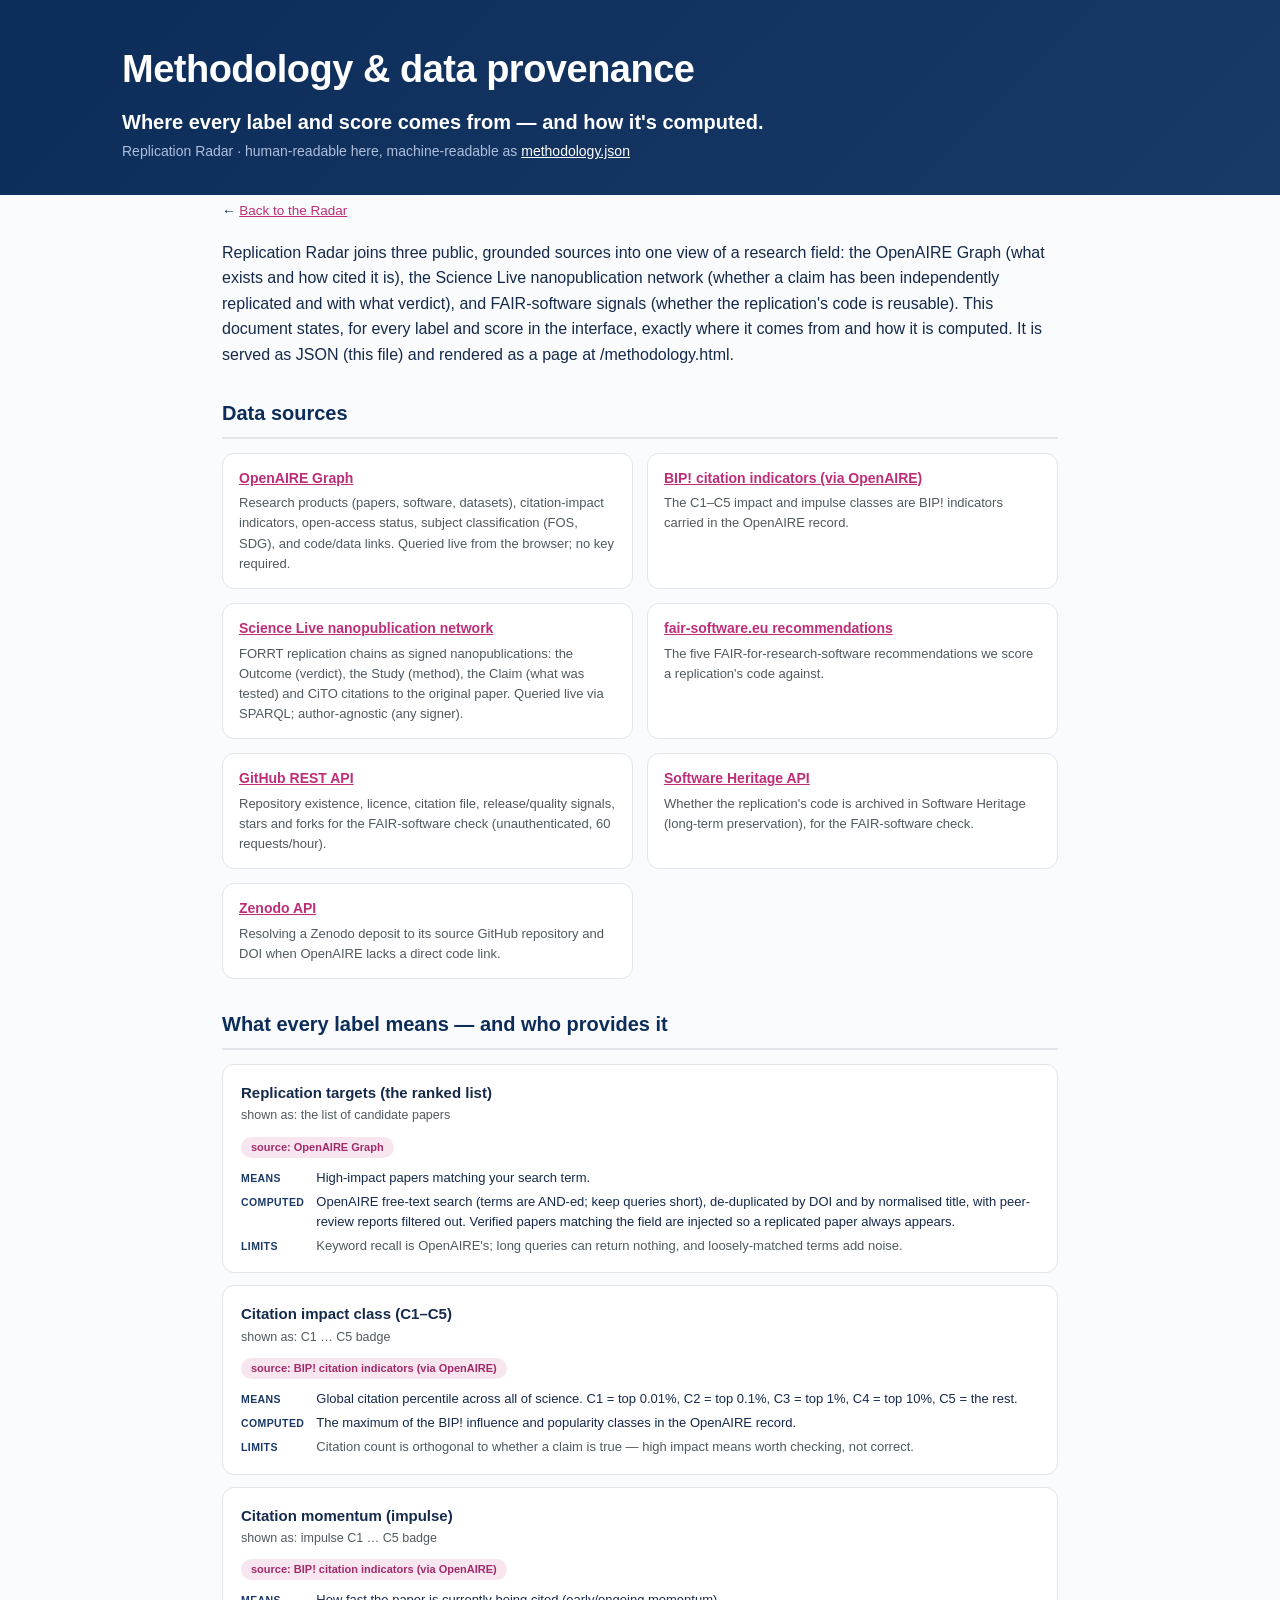
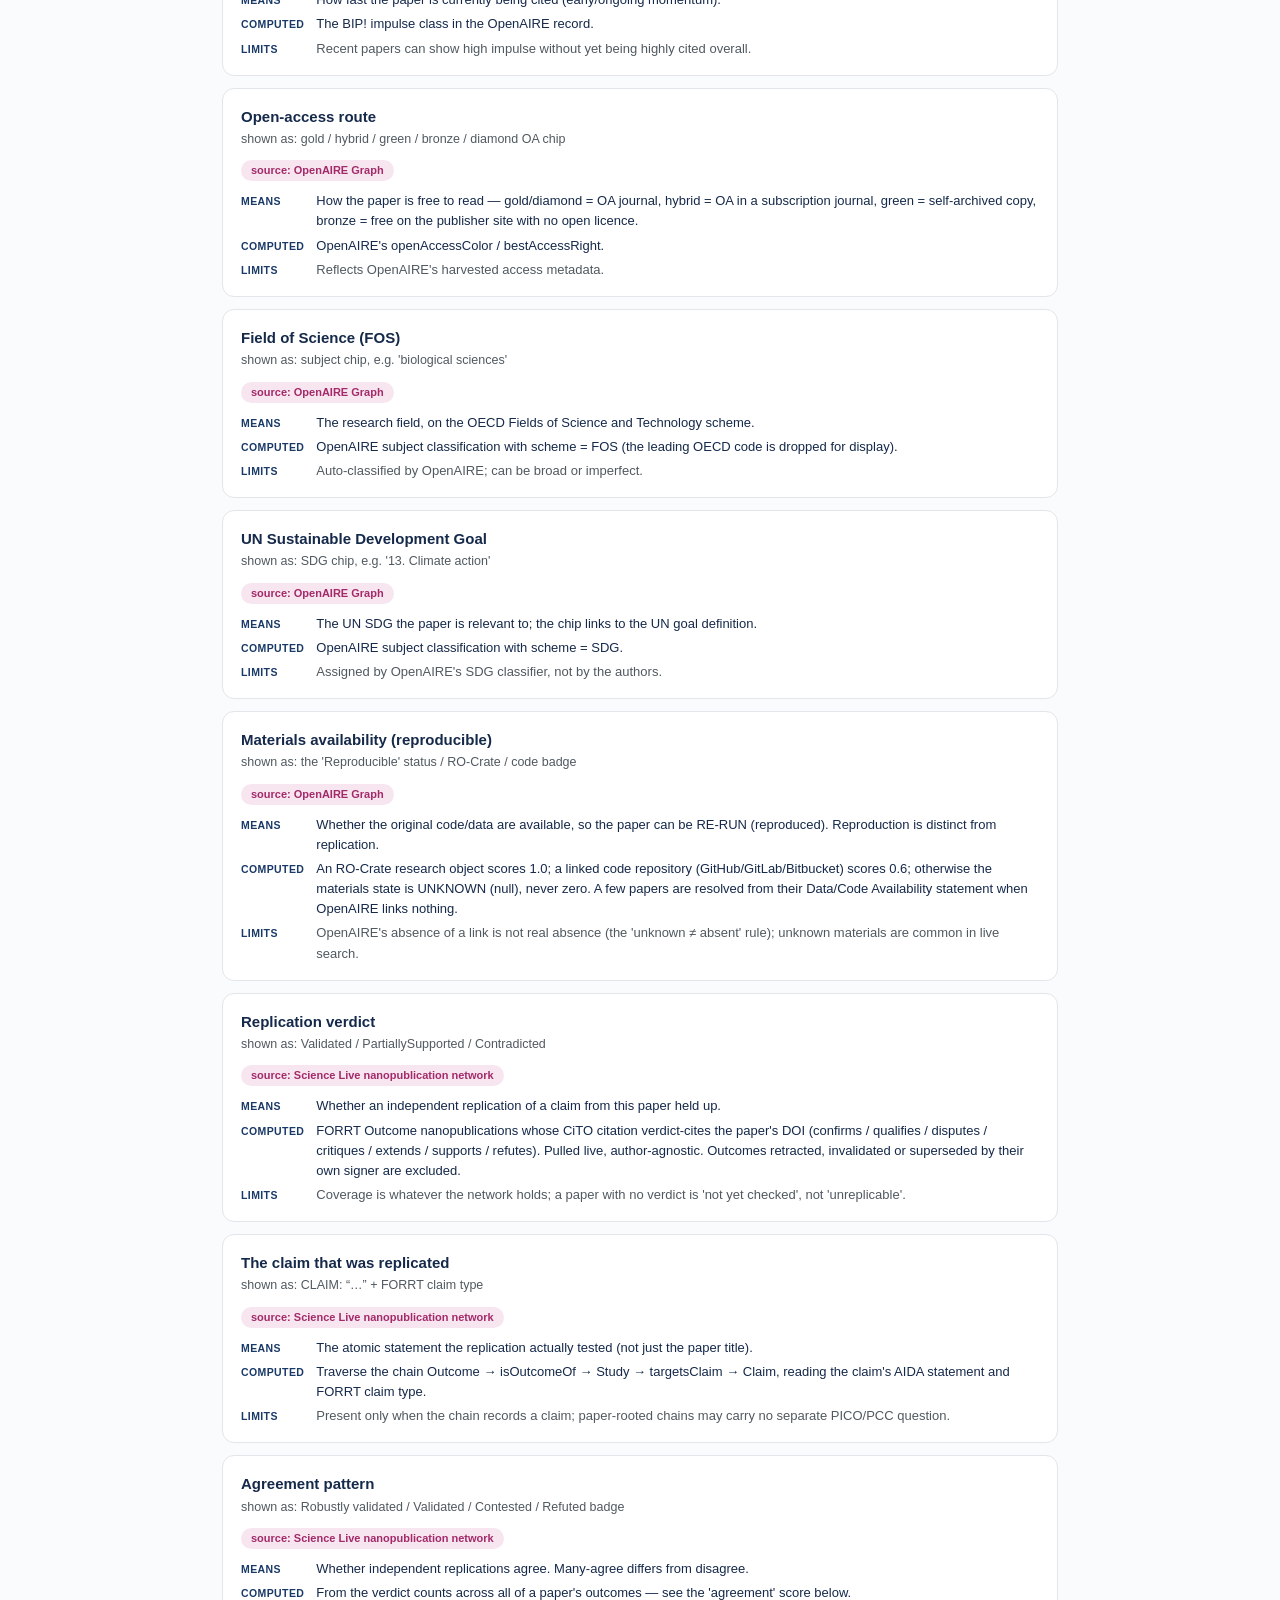
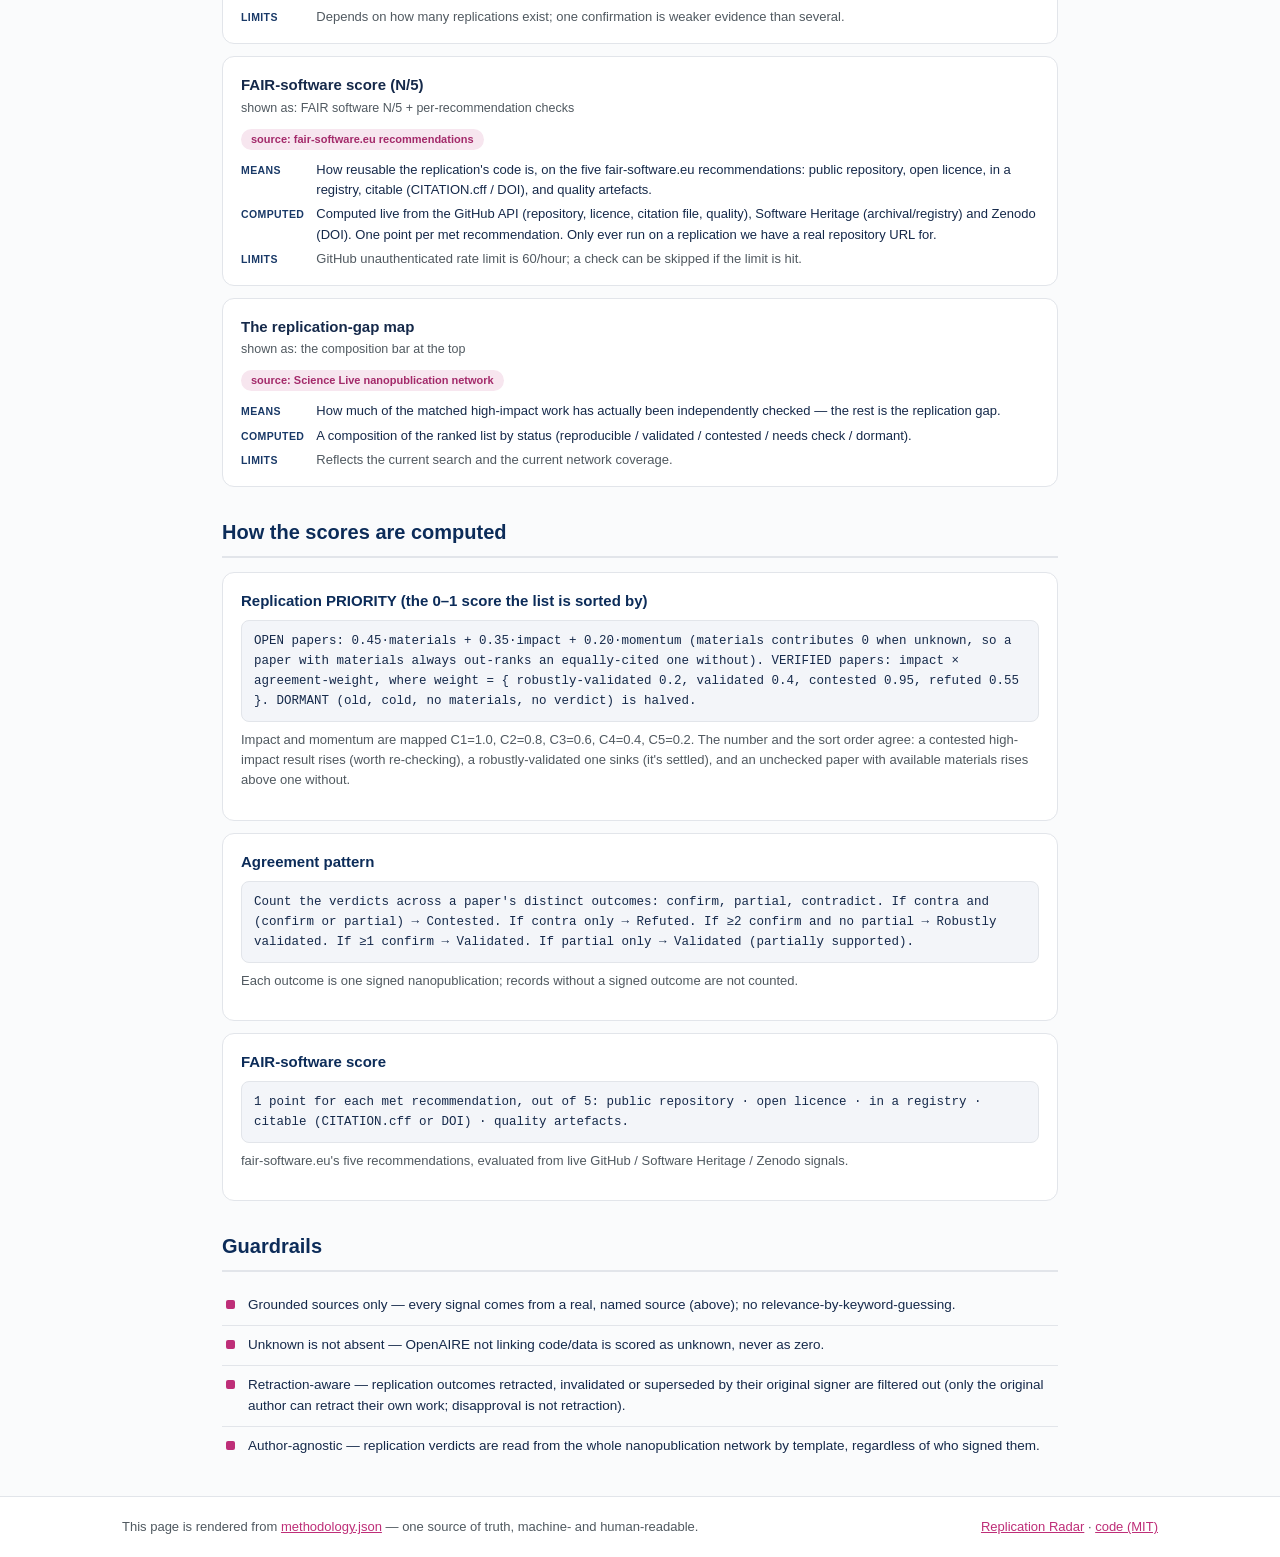
==== site/methodology.html @ af2b8ca0 "Add methodology & provenance page (machine + human readable) A new /methodology page that states, fo" ====
<!doctype html>
<html lang="en">
<head>
  <meta charset="utf-8" />
  <meta name="viewport" content="width=device-width, initial-scale=1" />
  <title>Replication Radar — Methodology &amp; data provenance</title>
  <meta name="description" content="Where every label and score in Replication Radar comes from, and how each is computed. Machine-readable (methodology.json) and human-readable." />
  <link rel="stylesheet" href="style.css" />
  <style>
    .mwrap{max-width:880px}
    .lead{font-size:16px;color:var(--ink);line-height:1.6;margin:0 0 8px}
    .msection{margin:30px 0}
    .msection > h2{font-size:20px;color:var(--navy);margin:0 0 14px;padding-bottom:8px;border-bottom:2px solid var(--line)}
    .srcgrid{display:grid;grid-template-columns:1fr 1fr;gap:14px}
    @media(max-width:720px){.srcgrid{grid-template-columns:1fr}}
    .srccard{border:1px solid var(--line);border-radius:12px;padding:14px 16px;background:var(--card)}
    .srccard h3{margin:0 0 4px;font-size:14px;color:var(--navy)}
    .srccard p{margin:0;font-size:13px;color:var(--mut);line-height:1.55}
    .sig{border:1px solid var(--line);border-radius:12px;padding:16px 18px;margin-bottom:12px;background:var(--card)}
    .sig h3{margin:0 0 2px;font-size:15px;color:var(--ink)}
    .sig .shown{font-size:12.5px;color:var(--mut);margin-bottom:8px}
    .srcbadge{display:inline-block;font-size:11px;font-weight:700;background:var(--magenta-soft);color:#a32a6a;border-radius:20px;padding:2px 10px;margin-bottom:10px;text-decoration:none}
    a.srcbadge:hover{background:var(--magenta);color:#fff}
    .sig dl{margin:0;display:grid;grid-template-columns:auto 1fr;gap:4px 12px}
    .sig dt{font-size:10.5px;font-weight:700;text-transform:uppercase;letter-spacing:.4px;color:var(--navy2);padding-top:2px}
    .sig dd{margin:0;font-size:13px;color:var(--ink);line-height:1.55}
    .sig dd.lim{color:var(--mut)}
    .scorecard{border:1px solid var(--line);border-radius:12px;padding:16px 18px;margin-bottom:12px;background:var(--card)}
    .scorecard h3{margin:0 0 8px;font-size:15px;color:var(--navy)}
    .scorecard .formula{font-family:ui-monospace,SFMono-Regular,Menlo,monospace;font-size:12.5px;background:#f3f5f9;border:1px solid var(--line);border-radius:8px;padding:10px 12px;color:var(--ink);line-height:1.6;white-space:pre-wrap}
    .scorecard .expl{font-size:13px;color:var(--mut);line-height:1.55;margin-top:8px}
    .guards{list-style:none;padding:0;margin:0}
    .guards li{padding:9px 0 9px 26px;position:relative;font-size:13.5px;color:var(--ink);border-bottom:1px solid var(--line)}
    .guards li:last-child{border:0}
    .guards li::before{content:"";position:absolute;left:4px;top:14px;width:9px;height:9px;border-radius:2px;background:var(--magenta)}
    .backbar{margin:6px 0 18px;font-size:13.5px}
  </style>
</head>
<body>
  <header>
    <div class="wrap">
      <h1>Methodology &amp; data provenance</h1>
      <p class="tag">Where every label and score comes from — and how it's computed.</p>
      <p class="sub">Replication Radar · human-readable here, machine-readable as <a href="methodology.json" style="color:#fff;text-decoration:underline">methodology.json</a></p>
    </div>
  </header>
  <main class="wrap mwrap">
    <p class="backbar">← <a href="index.html">Back to the Radar</a></p>
    <p id="lead" class="lead"></p>
    <div id="content"></div>
  </main>
  <footer>
    <div class="wrap">
      <span>This page is rendered from <a href="methodology.json">methodology.json</a> — one source of truth, machine- and human-readable.</span>
      <span><a href="index.html">Replication Radar</a> · <a href="https://github.com/ScienceLiveHub/replication-radar">code (MIT)</a></span>
    </div>
  </footer>
  <script>
    const esc = (s) => String(s == null ? "" : s).replace(/[&<>"]/g, (c) => ({ "&": "&amp;", "<": "&lt;", ">": "&gt;", '"': "&quot;" }[c]));
    fetch("methodology.json").then((r) => r.json()).then((m) => {
      document.title = m.title;
      document.getElementById("lead").textContent = m.summary;
      const srcById = Object.fromEntries(m.sources.map((s) => [s.id, s]));
      const out = [];

      out.push(`<section class="msection"><h2>Data sources</h2><div class="srcgrid">` +
        m.sources.map((s) => `<div class="srccard"><h3><a href="${esc(s.url)}" target="_blank" rel="noopener">${esc(s.name)}</a></h3><p>${esc(s.role)}</p></div>`).join("") +
        `</div></section>`);

      out.push(`<section class="msection"><h2>What every label means — and who provides it</h2>` +
        m.signals.map((g) => {
          const s = srcById[g.source] || {};
          return `<div class="sig"><h3>${esc(g.name)}</h3><div class="shown">shown as: ${esc(g.shownAs)}</div>` +
            `<a class="srcbadge" href="${esc(s.url || "#")}" target="_blank" rel="noopener">source: ${esc(s.name || g.source)}</a>` +
            `<dl><dt>Means</dt><dd>${esc(g.means)}</dd><dt>Computed</dt><dd>${esc(g.computed)}</dd><dt>Limits</dt><dd class="lim">${esc(g.limits)}</dd></dl></div>`;
        }).join("") + `</section>`);

      out.push(`<section class="msection"><h2>How the scores are computed</h2>` +
        m.scores.map((s) => `<div class="scorecard"><h3>${esc(s.name)}</h3><div class="formula">${esc(s.formula)}</div><p class="expl">${esc(s.explanation)}</p></div>`).join("") +
        `</section>`);

      out.push(`<section class="msection"><h2>Guardrails</h2><ul class="guards">` +
        m.guardrails.map((g) => `<li>${esc(g)}</li>`).join("") + `</ul></section>`);

      document.getElementById("content").innerHTML = out.join("");
    }).catch((e) => {
      document.getElementById("content").innerHTML = `<p class="lead">Could not load methodology.json (${esc(e.message)}).</p>`;
    });
  </script>
</body>
</html>
---- site/style.css ----
:root{
  /* Science Live palette — matched to the platform.sciencelive4all.org / sciencelive4all.org
     design tokens (primary pink, navy foreground, chart green/orange/slate, destructive red). */
  --navy:#0c2c59; --navy2:#193967; --ink:#15294a; --mut:#505960;
  --magenta:#be2e78; --magenta-soft:#f7e6ef;
  /* "verified/confirmed" rides on navy (no green) — the ✅ glyph carries the positive cue.
     --verified* keep the old --green* names only so existing rules need no churn. */
  --green:#1f4d8f; --green-soft:#eaf0f9;
  --line:#e2e5ea; --bg:#fafbfc; --card:#fff;
}
*{box-sizing:border-box}
body{margin:0;font:16px/1.55 -apple-system,BlinkMacSystemFont,"Segoe UI",Roboto,Helvetica,Arial,sans-serif;color:var(--ink);background:var(--bg)}
.wrap{max-width:1080px;margin:0 auto;padding:0 22px}
/* underline inline links so they're distinguishable by more than colour (WCAG) */
a{color:var(--magenta);text-decoration:underline}
/* …except chip/button-styled links, which are distinguishable by their box */
.onp,.treplicate a,.ochip{text-decoration:none}
a.ochip:hover{filter:brightness(0.96)}
button{font:inherit}
/* visible keyboard-focus ring on every interactive control (mouse focus stays clean) */
:focus-visible{outline:2px solid var(--magenta);outline-offset:2px}

header{background:linear-gradient(135deg,var(--navy),var(--navy2));color:#fff;padding:40px 0 32px}
header h1{margin:0;font-size:38px;letter-spacing:-.5px}
header .tag{margin:.5rem 0 .2rem;font-size:20px;font-weight:600;color:#fff}
header .sub{margin:0;color:#aebfdc;font-size:14px}

.search{display:flex;gap:10px;margin:26px 0 6px;flex-wrap:wrap}
#topic{flex:1;min-width:240px;padding:13px 16px;border:1.5px solid var(--line);border-radius:10px;font-size:16px;background:#fff}
#topic:focus{border-color:var(--magenta)}
#go{padding:13px 26px;border:0;border-radius:10px;background:var(--magenta);color:#fff;font-size:16px;font-weight:600;cursor:pointer}
#go:hover{background:#a32a6a}
#go:disabled{opacity:.5;cursor:default}
.chips{display:flex;gap:8px;flex-wrap:wrap;width:100%}
.chip{padding:5px 12px;border:1px solid var(--line);border-radius:20px;background:#fff;color:var(--mut);font-size:13px;cursor:pointer}
.chip:hover{border-color:var(--magenta);color:var(--magenta)}

.status{color:var(--mut);min-height:22px;margin:10px 0}

.vv.contra{color:#be2727}
.grid{display:grid;grid-template-columns:1.5fr 1fr;gap:18px;margin-bottom:18px;align-items:start}
@media(max-width:820px){.grid{grid-template-columns:1fr}}
.card{background:var(--card);border:1px solid var(--line);border-radius:14px;padding:20px 22px;margin-bottom:18px}
.card h2{margin:0 0 4px;font-size:17px;color:var(--navy)}
.hint{margin:.2rem 0 14px;font-size:13px;color:var(--mut)}
.hint .open{color:var(--magenta)} .hint .verified{color:var(--green)}
.pill{display:inline-block;background:var(--navy);color:#fff;font-size:12px;border-radius:20px;padding:1px 9px;vertical-align:middle}
.chartbox{position:relative;margin-top:10px}
.gaphead{font-size:15px;color:var(--ink);margin-bottom:12px}
.gaphead b{font-size:22px;color:var(--navy);font-weight:800}
.gapsub{color:var(--mut);font-size:13px}
.gapnone{color:var(--magenta);font-weight:600;font-size:13px}
.gapbar{display:flex;height:28px;border-radius:8px;overflow:hidden;background:#eef2f9;border:1px solid var(--line)}
.gapseg{display:block;height:100%;min-width:7px}
.gapseg:not(:last-child){border-right:1.5px solid #fff}
.gapkey{display:flex;flex-wrap:wrap;gap:6px 14px;margin-top:14px}
.gapkeyi{display:inline-flex;align-items:center;gap:6px;font-size:12.5px;color:var(--mut);background:none;border:0;padding:0;cursor:pointer}
.gapkeyi:hover{color:var(--navy2)}
.gapkeyi i{width:11px;height:11px;border-radius:3px;display:inline-block}
.gapkeyi b{color:var(--navy2);font-weight:700}

.tfilters{display:flex;flex-wrap:wrap;gap:7px;margin:0 0 14px}
.tfilters:empty{display:none}
.tfilter{border:1px solid var(--line);background:#fff;border-radius:20px;padding:5px 12px;font-size:12.5px;font-weight:600;color:var(--mut);cursor:pointer;display:inline-flex;align-items:center;gap:6px;line-height:1.4}
.tfilter span{background:#eef2f9;color:var(--navy2);border-radius:10px;padding:0 7px;font-size:11px;font-weight:700}
.tfilter:hover{border-color:var(--magenta);color:var(--navy2)}
.tfilter.on{border-color:var(--navy2);background:var(--navy);color:#fff}
.tfilter.on span{background:rgba(255,255,255,.22);color:#fff}
.targets{display:flex;flex-direction:column;gap:10px}
.tpager{display:flex;align-items:center;justify-content:center;gap:16px;margin-top:16px;font-size:13px;color:var(--mut)}
.tpager:empty{display:none}
.tpager button{border:1px solid var(--line);background:#fff;border-radius:8px;padding:7px 16px;cursor:pointer;color:var(--navy2);font-size:13px;font-weight:600}
.tpager button:hover:not(:disabled){border-color:var(--magenta);color:var(--magenta)}
.tpager button:disabled{opacity:.4;cursor:default}
.target{display:grid;grid-template-columns:auto 1fr auto;gap:14px;align-items:center;padding:12px 14px;border:1px solid var(--line);border-radius:10px}
.target.verified{background:var(--green-soft);border-color:#cbd9f0}
.score{width:54px;height:54px;border-radius:12px;display:flex;align-items:center;justify-content:center;font-weight:700;font-size:18px;color:#fff;background:var(--magenta);flex-direction:column;line-height:1}
.score small{font-size:8px;font-weight:600;letter-spacing:.4px}
.target.verified .score{background:var(--green)}
.t-main b{font-size:15px;color:var(--ink)}
.t-meta{font-size:12.5px;color:var(--mut);margin-top:3px}
.badge{display:inline-block;font-size:11px;font-weight:700;padding:1px 7px;border-radius:5px;margin-right:6px}
.badge.open{background:var(--magenta-soft);color:#a32a6a}
.badge.verified{background:#e7eefb;color:var(--green)}
.badge.cls{background:#eef2f9;color:var(--navy2)}
.badge.yr{background:#eef2f9;color:var(--mut)}
.badge.imp{background:#e7edf6;color:var(--navy2)}
.badge.mok{background:var(--green-soft);color:var(--green)}
.badge.munk{background:#fdecc8;color:#8a5804}
.score .unv{font-size:7.5px;font-weight:700;letter-spacing:.2px;opacity:.95}
.badge.st-ready{background:var(--magenta);color:#fff}
.badge.st-val{background:#e7eefb;color:var(--green)}
.badge.st-con{background:#fdecc8;color:#8a5804}
.badge.st-needs{background:#eef2f9;color:var(--mut)}
.badge.st-dorm{background:#f0f1f4;color:#5d6470}
.badge.st-ref{background:#ffe4e3;color:#be2727}
.ic{display:inline-block;vertical-align:-2px}
.badge .ic{margin-right:3px}
.tfair .ic,.fairline .ic,.fairrecs .ic{margin-right:2px}
.tclaim{font-size:12.5px;color:var(--ink);margin-top:6px;line-height:1.5}
.claimlbl{font-size:10px;font-weight:700;text-transform:uppercase;letter-spacing:.4px;color:var(--green)}
.claimq{font-style:italic}
.badge.ctype{background:#e7edf6;color:var(--navy2);text-transform:capitalize}
.tverdict{font-size:12px;color:var(--mut);margin-top:4px}
.onp{display:inline-block;min-width:18px;text-align:center;border:1px solid var(--line);border-radius:4px;padding:0 6px;margin:0 2px;font-weight:700;font-size:11px;line-height:1.6}
.onp:hover{text-decoration:none}
/* white body so the chip is visible on tinted (verified) cards; verdict lives in border+text+hover */
.onp.v-ok{border-color:#9db6df;color:var(--green);background:#fff}
.onp.v-ok:hover{background:var(--green);color:#fff;border-color:var(--green)}
.onp.v-part{border-color:#f0c06a;color:#8a5804;background:#fff}
.onp.v-part:hover{background:#8a5804;color:#fff;border-color:#f59e09}
.onp.v-con{border-color:#eaa6a0;color:#be2727;background:#fff}
.onp.v-con:hover{background:#be2727;color:#fff;border-color:#d64545}
.onp.v-other{border-color:var(--line);color:var(--mut);background:#fff}
.tresolved{font-size:12px;color:var(--green);margin-top:4px}
.tresolved a{font-weight:600}
.tfair{font-size:12px;color:var(--mut);margin-top:3px}
.tfair b{color:var(--navy2)}
.treplicate{margin-top:7px}
.treplicate a{font-size:12px;font-weight:700;background:var(--magenta-soft);color:#a32a6a;padding:4px 11px;border-radius:7px;display:inline-block}
.treplicate a:hover{background:var(--magenta);color:#fff;text-decoration:none}
.tool{font-size:12px;color:var(--mut)}
.tool .swh{color:var(--green);font-weight:600}
.t-right{text-align:right;font-size:12px;color:var(--mut);white-space:nowrap}

#verified{font-size:13.5px}
.vlist{list-style:none;margin:0;padding:0}
.vlist li{padding:9px 0;border-bottom:1px solid var(--line)}
.vlist li:last-child{border:0}
.vt{color:var(--ink);font-weight:600;display:block;margin-bottom:2px}
.vv{color:var(--green);font-weight:700;font-size:12px}
.vv.partial{color:#8a5804}
#verified a{font-size:12px}
.vlist li.match{background:var(--green-soft);margin:0 -8px 10px;padding:12px 13px;border-radius:8px;border:0}
.nodelabel{display:block;font-size:10px;font-weight:700;letter-spacing:.5px;text-transform:uppercase;color:var(--green);margin-bottom:3px}
.ochips{display:flex;flex-wrap:wrap;gap:5px;margin:6px 0}
.ochip{font-size:11px;background:#e7edf6;color:var(--navy2);border-radius:5px;padding:1px 7px;white-space:nowrap}
.ochip.oa{background:#e7edf6;color:var(--navy2);text-transform:capitalize}
.ochip.sdg{background:#fff1d3;color:#735a10}
.ochip.type{background:var(--navy);color:#fff;text-transform:capitalize}
.ochip.cites{background:transparent;color:var(--mut);padding-left:0}
.vclaim{font-size:12.5px;color:var(--ink);margin:7px 0 4px;line-height:1.5}
.vline{font-size:12.5px;color:var(--mut);margin-top:5px}
.vrepl{font-size:12.5px;margin-top:8px;padding-top:8px;border-top:1px dashed #cbd9f0;color:var(--ink)}
.vrepl.muted{color:var(--mut);border-top-color:var(--line)}
.vrepl a{font-weight:600}
.fairline{display:flex;align-items:center;flex-wrap:wrap;gap:7px;font-size:12px;color:var(--mut);margin-top:6px}
.fairscore{font-weight:700;color:var(--navy2)}
.fairrecs{display:flex;flex-wrap:wrap;align-items:center;gap:3px 10px;font-size:11.5px;margin-top:5px}
.fairrecs b{color:var(--navy2);font-size:12px}
.fairrecs .rok{color:var(--green)}
.fairrecs .rno{color:#8a5804}
.fairbar{display:inline-block;width:64px;height:7px;border-radius:4px;background:#e4e9f2;overflow:hidden}
.fairbar i{display:block;height:100%;background:var(--green)}
.swhok{color:var(--green);font-weight:600}
.swhno{color:#8a5804}
.ochip.wait{background:#fdecc8;color:#8a5804}
.vnone{color:#a32a6a;background:var(--magenta-soft);padding:12px 14px;border-radius:8px;font-size:13.5px}
.vmore-stat{margin-top:14px;padding-top:12px;border-top:1px solid var(--line);font-size:12.5px;color:var(--mut)}

footer{border-top:1px solid var(--line);margin-top:30px;padding:20px 0;color:var(--mut);font-size:13px;background:#fff}
footer .wrap{display:flex;justify-content:space-between;gap:14px;flex-wrap:wrap}
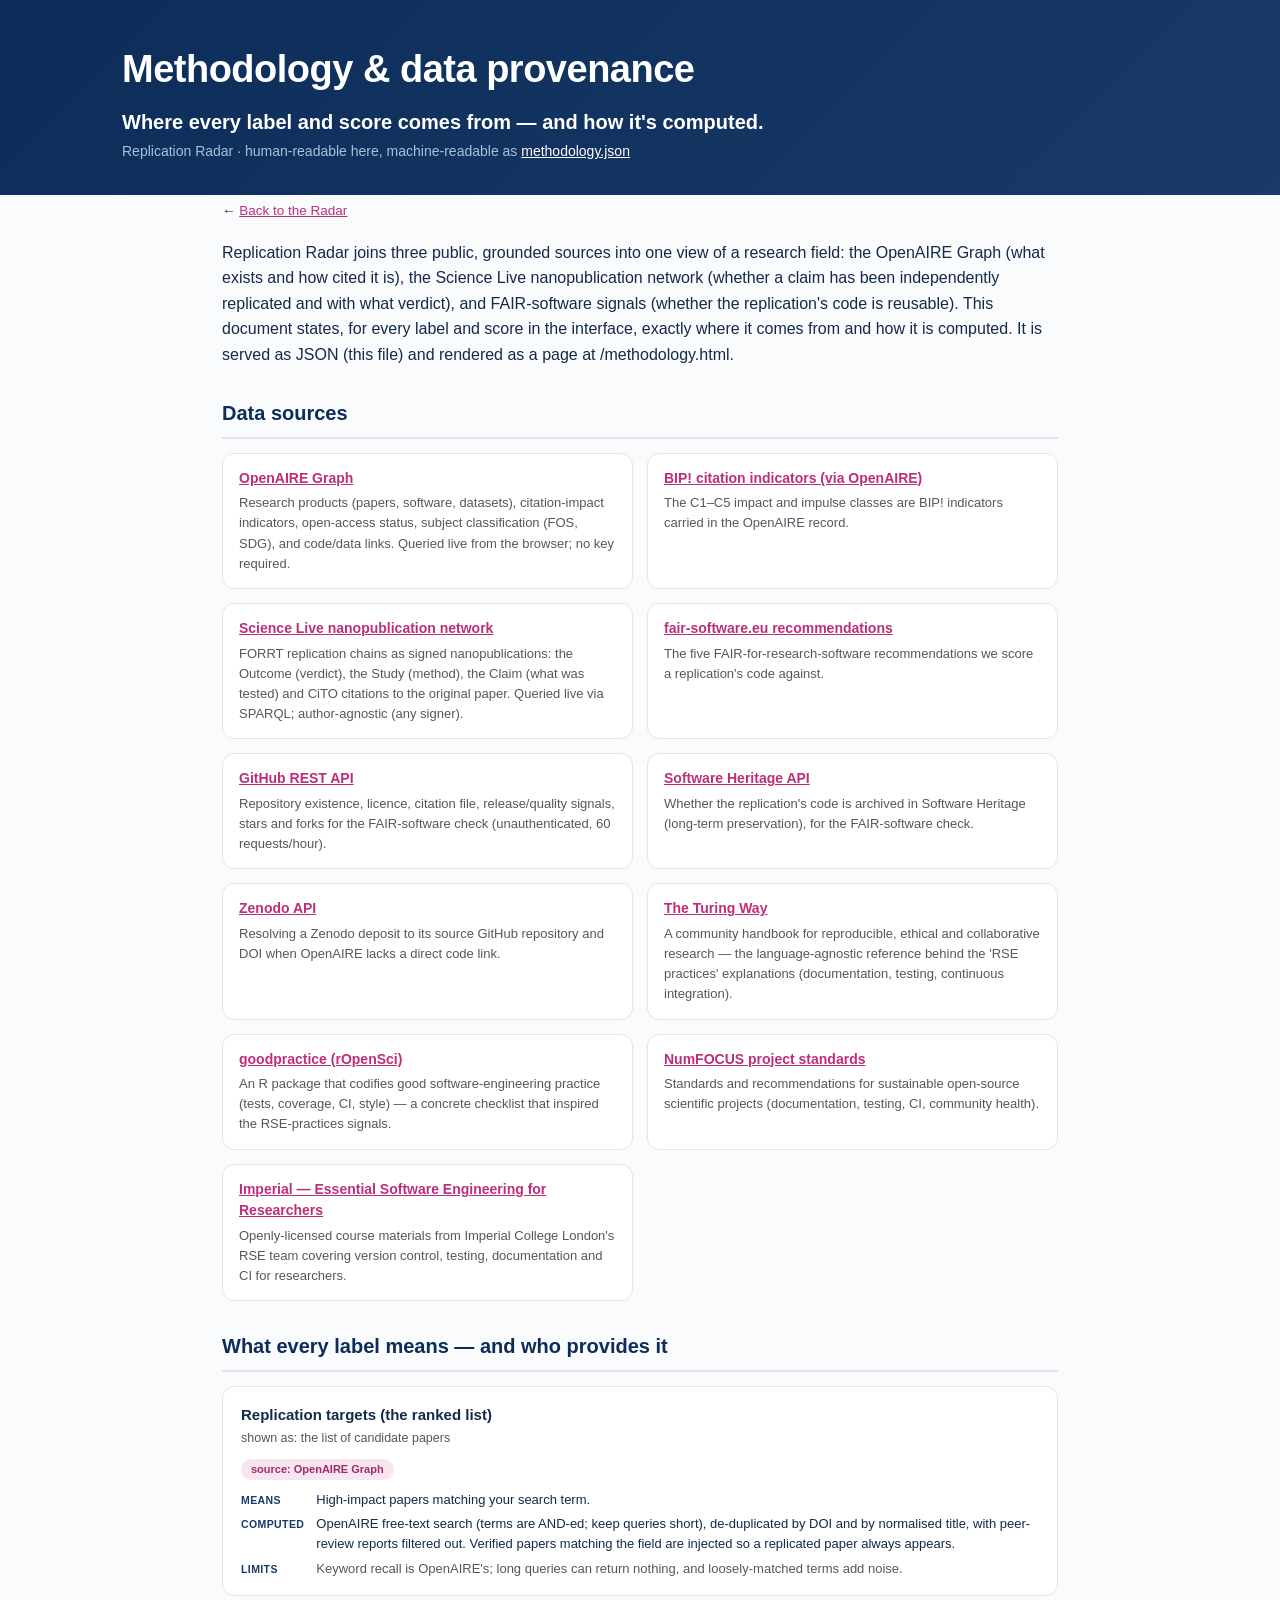
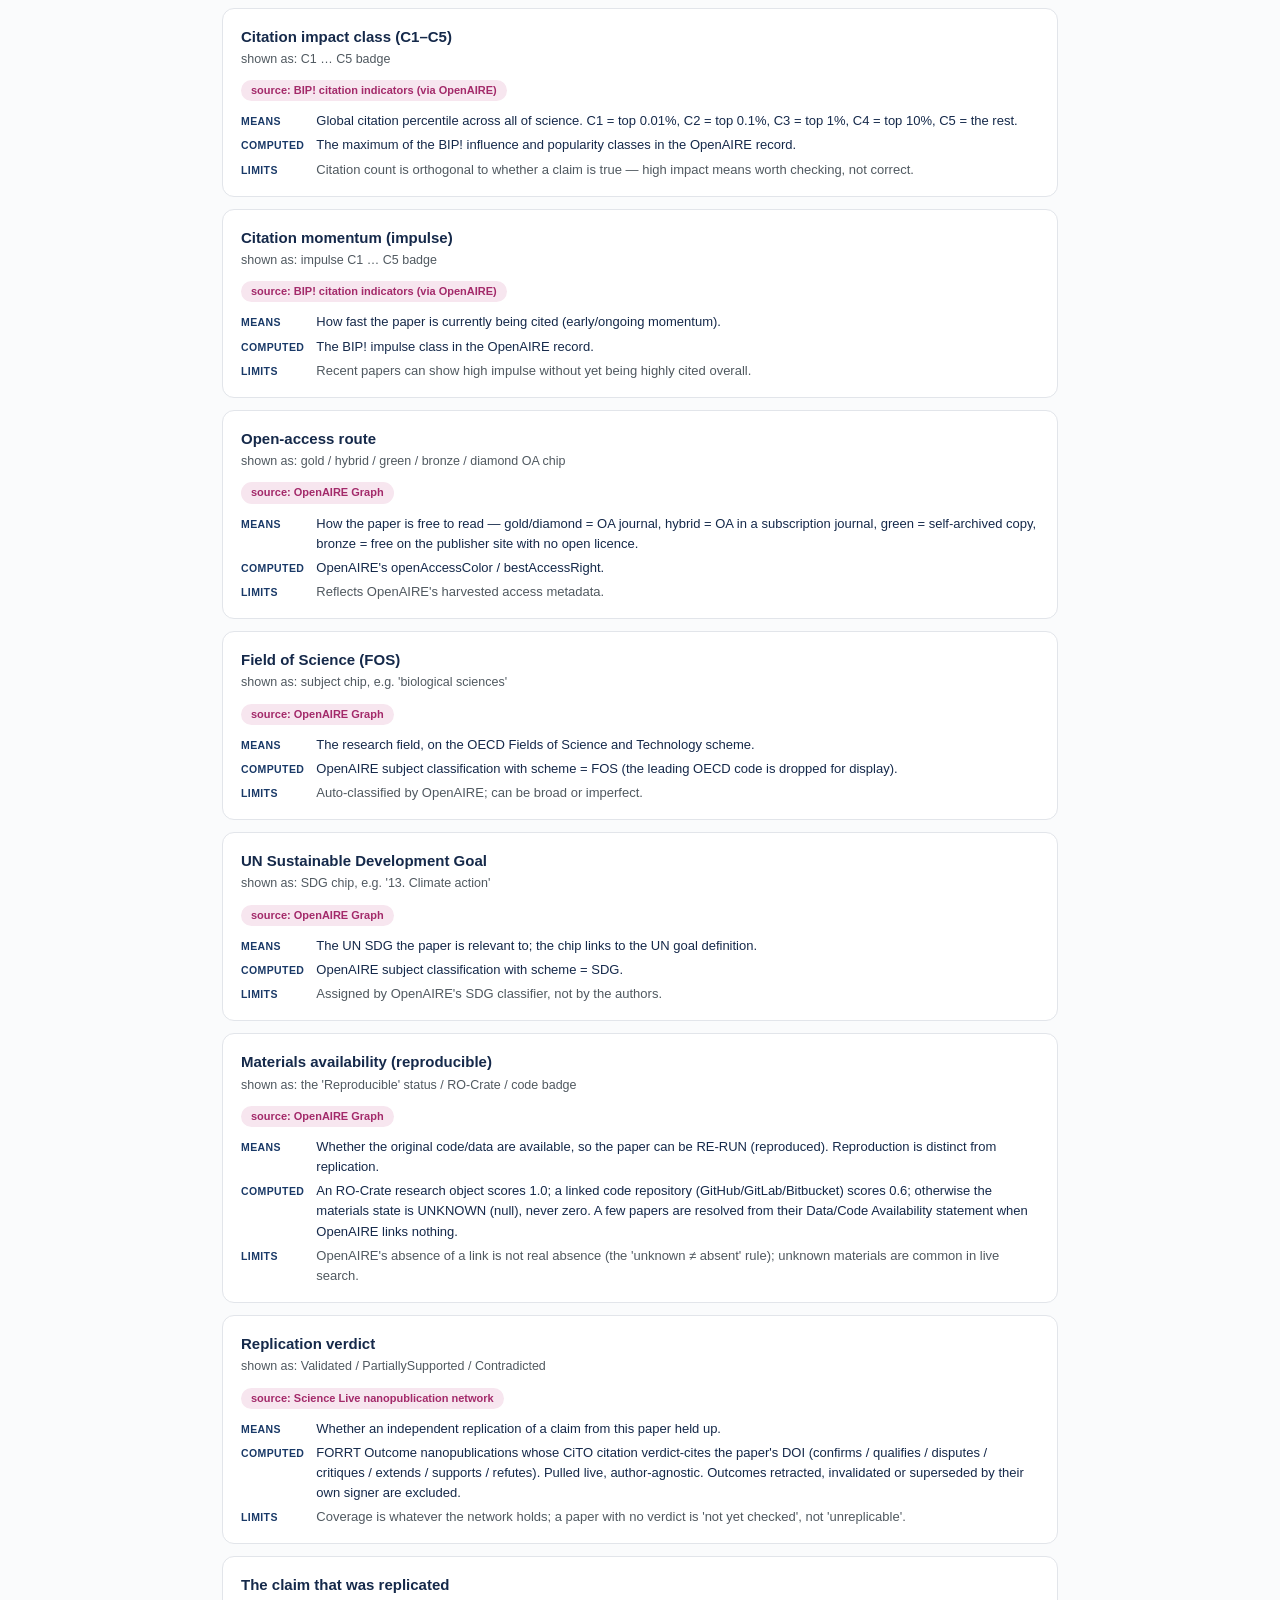
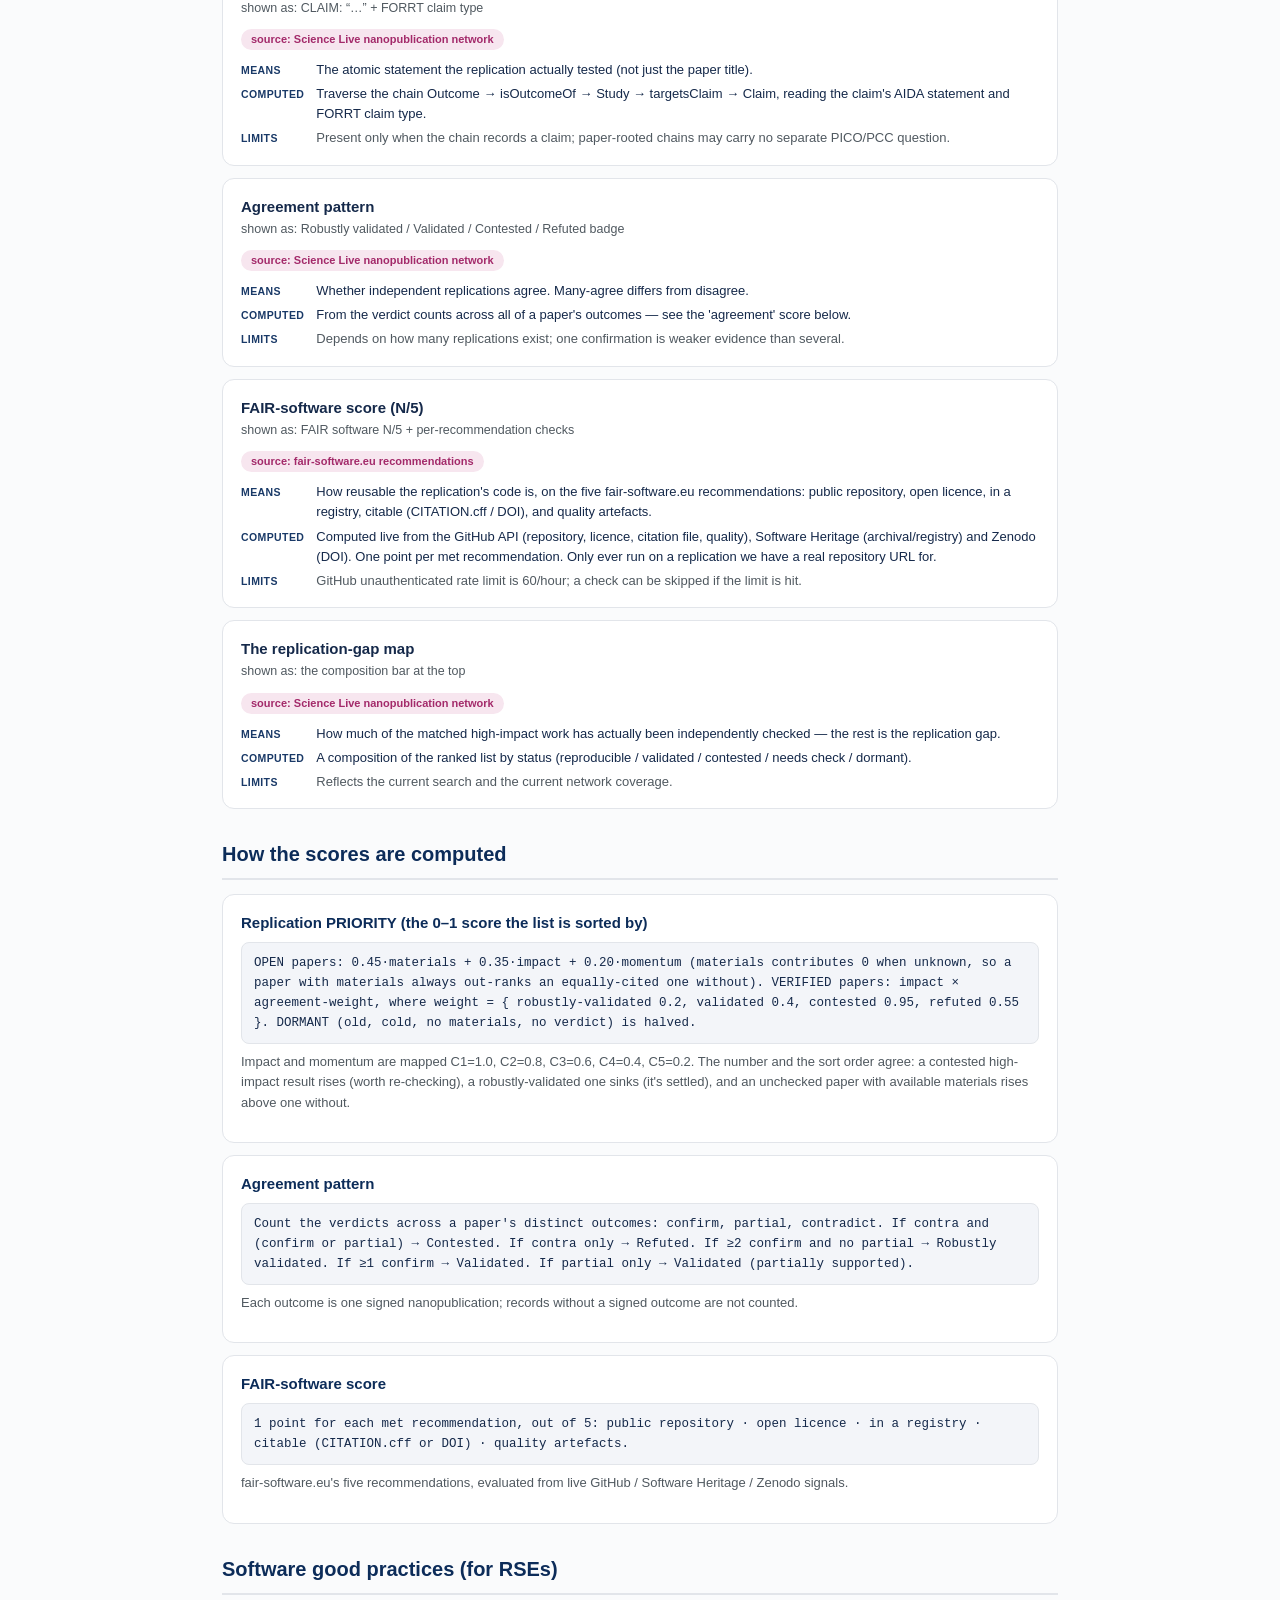
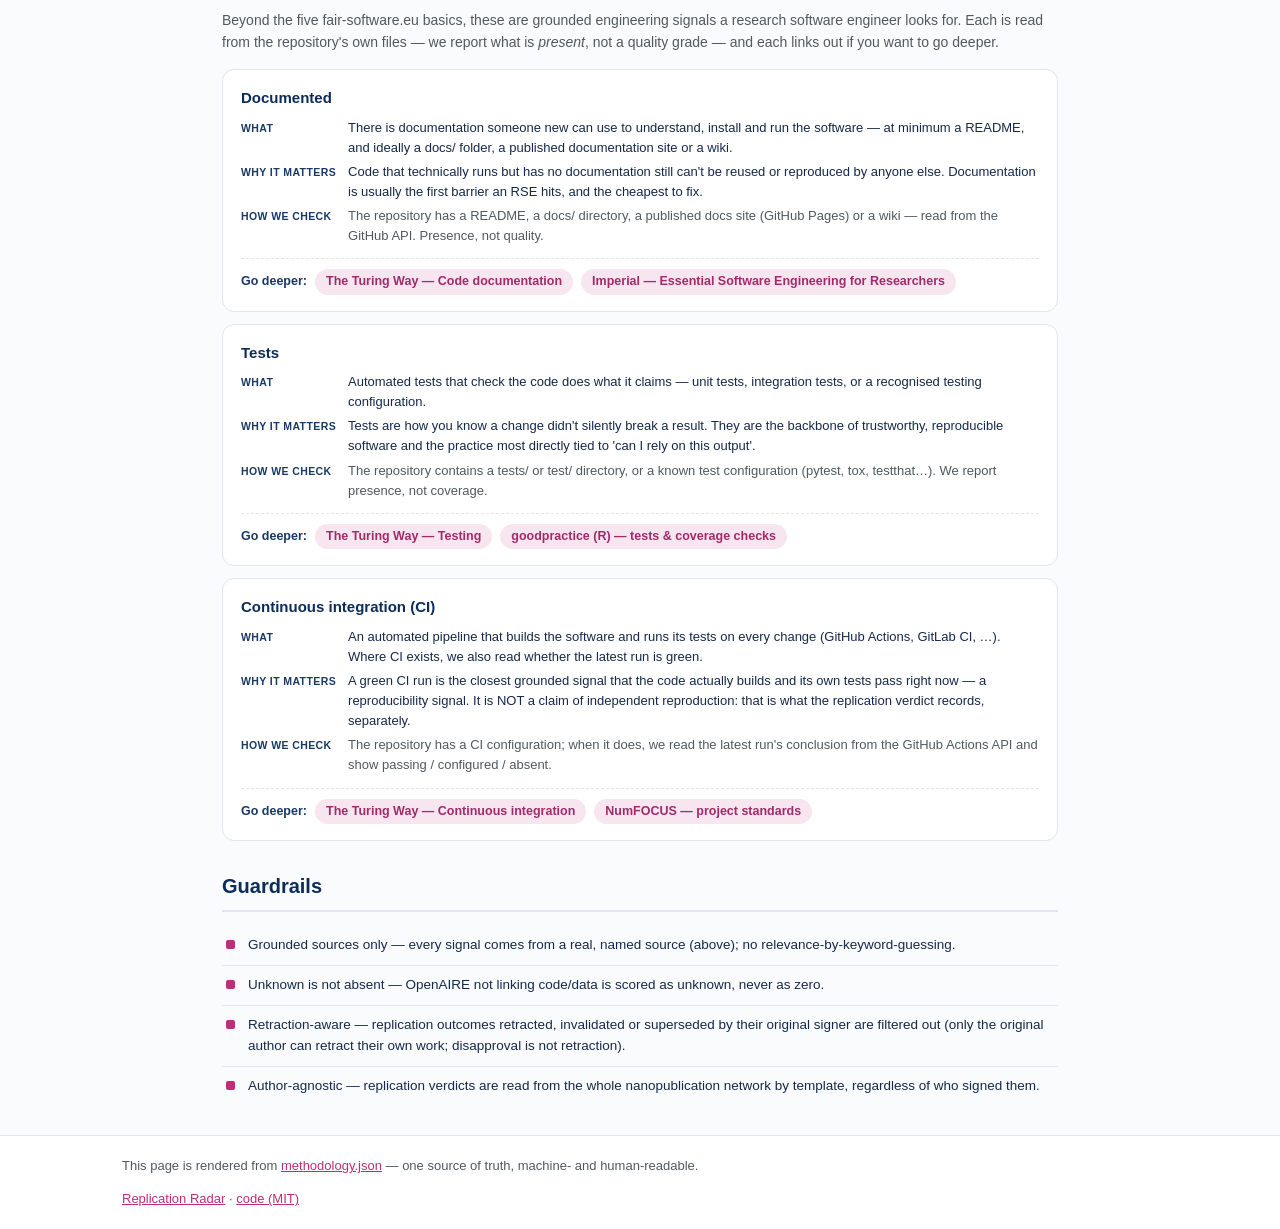
==== commit 60899aa3: "Explain the RSE practices and link out for going deeper Make the RSE practices self-explaining rathe" ====
--- a/site/methodology.html
+++ b/site/methodology.html
@@ -34,6 +34,17 @@
     .guards li:last-child{border:0}
     .guards li::before{content:"";position:absolute;left:4px;top:14px;width:9px;height:9px;border-radius:2px;background:var(--magenta)}
     .backbar{margin:6px 0 18px;font-size:13.5px}
+    .pralead{font-size:14px;color:var(--mut);line-height:1.6;margin:0 0 16px}
+    .prac{border:1px solid var(--line);border-radius:12px;padding:16px 18px;margin-bottom:12px;background:var(--card)}
+    .prac h3{margin:0 0 8px;font-size:15px;color:var(--navy)}
+    .prac dl{margin:0;display:grid;grid-template-columns:auto 1fr;gap:4px 12px}
+    .prac dt{font-size:10.5px;font-weight:700;text-transform:uppercase;letter-spacing:.4px;color:var(--navy2);padding-top:2px}
+    .prac dd{margin:0;font-size:13px;color:var(--ink);line-height:1.55}
+    .prac dd.lim{color:var(--mut)}
+    .pracgo{display:flex;flex-wrap:wrap;align-items:center;gap:8px;margin-top:12px;padding-top:10px;border-top:1px dashed var(--line);font-size:12.5px}
+    .pracgo > span{font-weight:700;color:var(--navy2)}
+    .pracgo a{display:inline-block;background:var(--magenta-soft);color:#a32a6a;border-radius:20px;padding:3px 11px;text-decoration:none;font-weight:600}
+    .pracgo a:hover{background:var(--magenta);color:#fff}
   </style>
 </head>
 <body>
@@ -79,6 +90,18 @@
         m.scores.map((s) => `<div class="scorecard"><h3>${esc(s.name)}</h3><div class="formula">${esc(s.formula)}</div><p class="expl">${esc(s.explanation)}</p></div>`).join("") +
         `</section>`);
 
+      if (m.practices && m.practices.length) {
+        out.push(`<section class="msection" id="practices"><h2>Software good practices (for RSEs)</h2>` +
+          `<p class="pralead">Beyond the five fair-software.eu basics, these are grounded engineering signals a research software engineer looks for. Each is read from the repository's own files — we report what is <em>present</em>, not a quality grade — and each links out if you want to go deeper.</p>` +
+          m.practices.map((p) => `<div class="prac"><h3>${esc(p.name)}</h3>` +
+            `<dl><dt>What</dt><dd>${esc(p.what)}</dd>` +
+            `<dt>Why it matters</dt><dd>${esc(p.why)}</dd>` +
+            `<dt>How we check</dt><dd class="lim">${esc(p.checked)}</dd></dl>` +
+            `<div class="pracgo"><span>Go deeper:</span>${(p.links || []).map((l) => `<a href="${esc(l.url)}" target="_blank" rel="noopener">${esc(l.label)}</a>`).join("")}</div>` +
+            `</div>`).join("") +
+          `</section>`);
+      }
+
       out.push(`<section class="msection"><h2>Guardrails</h2><ul class="guards">` +
         m.guardrails.map((g) => `<li>${esc(g)}</li>`).join("") + `</ul></section>`);
 
--- a/site/style.css
+++ b/site/style.css
@@ -66,6 +66,16 @@
 .tfilter:hover{border-color:var(--magenta);color:var(--navy2)}
 .tfilter.on{border-color:var(--navy2);background:var(--navy);color:#fff}
 .tfilter.on span{background:rgba(255,255,255,.22);color:#fff}
+/* "Has code" — a distinct, green-accented axis (separate from the navy status chips) */
+.tfilter.code{border-color:var(--green);color:var(--green)}
+.tfilter.code:hover{border-color:var(--green);background:var(--green-soft)}
+.tfilter.code.on{background:var(--green);border-color:var(--green);color:#fff}
+.tfilter.code.on span{background:rgba(255,255,255,.22);color:#fff}
+.tfilter.code .ic{margin:0}
+/* clickable code / RO-Crate badge on a card → triggers the "Has code" filter */
+.badge.tagbtn{cursor:pointer;border:1px solid transparent}
+.badge.tagbtn:hover{border-color:var(--green)}
+.badge.tagbtn:focus-visible{outline:2px solid var(--green);outline-offset:1px}
 .targets{display:flex;flex-direction:column;gap:10px}
 .tpager{display:flex;align-items:center;justify-content:center;gap:16px;margin-top:16px;font-size:13px;color:var(--mut)}
 .tpager:empty{display:none}
@@ -74,9 +84,37 @@
 .tpager button:disabled{opacity:.4;cursor:default}
 .target{display:grid;grid-template-columns:auto 1fr auto;gap:14px;align-items:center;padding:12px 14px;border:1px solid var(--line);border-radius:10px}
 .target.verified{background:var(--green-soft);border-color:#cbd9f0}
-.score{width:54px;height:54px;border-radius:12px;display:flex;align-items:center;justify-content:center;font-weight:700;font-size:18px;color:#fff;background:var(--magenta);flex-direction:column;line-height:1}
+.score{position:relative;width:54px;height:54px;border-radius:12px;display:flex;align-items:center;justify-content:center;font-weight:700;font-size:18px;color:#fff;background:var(--magenta);flex-direction:column;line-height:1;cursor:help}
 .score small{font-size:8px;font-weight:600;letter-spacing:.4px}
 .target.verified .score{background:var(--green)}
+/* structured priority breakdown — shows on hover/focus instead of a run-on title tooltip */
+.scorepop{position:absolute;z-index:30;top:50%;left:calc(100% + 10px);transform:translateY(-50%) scale(.97);transform-origin:left center;
+  width:300px;padding:11px 13px;background:#fff;color:var(--ink);border:1px solid #d4dae3;border-radius:10px;
+  box-shadow:0 8px 26px rgba(12,44,89,.16);text-align:left;font-weight:400;
+  opacity:0;visibility:hidden;pointer-events:none;transition:opacity .12s,transform .12s}
+.score:hover .scorepop,.score:focus .scorepop,.score:focus-within .scorepop{opacity:1;visibility:visible;transform:translateY(-50%) scale(1)}
+.scorepop::before{content:"";position:absolute;top:50%;left:-6px;width:11px;height:11px;background:#fff;border-left:1px solid #d4dae3;border-bottom:1px solid #d4dae3;transform:translateY(-50%) rotate(45deg)}
+.poptitle{font-size:13px;color:var(--navy2);font-weight:600}
+.poptitle b{font-size:15px;color:var(--magenta)}
+.target.verified .poptitle b{color:var(--green)}
+.popsub{font-size:11px;color:var(--mut);margin:1px 0 7px}
+.popformula{font-size:11px;color:var(--navy2);background:var(--green-soft);border-radius:5px;padding:3px 6px;margin-bottom:5px;font-variant-numeric:tabular-nums}
+.pophow{font-size:10.5px;line-height:1.4;color:var(--mut);margin-bottom:8px}
+.poprows{display:flex;flex-direction:column;gap:5px}
+.poprow{display:grid;grid-template-columns:62px 1fr 32px 46px;align-items:center;gap:7px;font-size:11.5px}
+.poprow.wt{grid-template-columns:64px 1fr 30px 38px 40px}
+.poprow .pk{color:var(--ink);font-weight:600}
+.poprow .pbar{height:7px;border-radius:4px;background:#eceff3;overflow:hidden}
+.poprow .pbar i{display:block;height:100%;background:var(--navy2);border-radius:4px}
+.poprow .pv{text-align:right;color:var(--mut);font-variant-numeric:tabular-nums}
+.poprow .pw{text-align:right;color:var(--mut);font-variant-numeric:tabular-nums}
+.poprow .pc{text-align:right;color:var(--navy2);font-weight:600;font-variant-numeric:tabular-nums}
+.poptot{margin-top:8px;padding-top:7px;border-top:1px solid var(--line);font-size:12px;color:var(--ink);text-align:right;font-variant-numeric:tabular-nums}
+.poptot b{color:var(--navy2)}
+.pdormant{color:#5d6470;font-weight:600}
+.popnote{margin-top:7px;font-size:10.5px;line-height:1.45;color:var(--mut)}
+.popdefs{margin-top:8px;display:flex;flex-direction:column;gap:3px;font-size:10.5px;line-height:1.4;color:var(--mut)}
+.popdefs b{color:var(--navy2);font-weight:600}
 .t-main b{font-size:15px;color:var(--ink)}
 .t-meta{font-size:12.5px;color:var(--mut);margin-top:3px}
 .badge{display:inline-block;font-size:11px;font-weight:700;padding:1px 7px;border-radius:5px;margin-right:6px}
@@ -98,10 +136,19 @@
 .badge .ic{margin-right:3px}
 .tfair .ic,.fairline .ic,.fairrecs .ic{margin-right:2px}
 .tclaim{font-size:12.5px;color:var(--ink);margin-top:6px;line-height:1.5}
+.tabstract{font-size:12px;color:var(--mut);margin-top:6px;line-height:1.5}
+.tabstract .claimlbl{color:var(--navy2)}
+details.tabstract > summary{cursor:pointer;list-style:none}
+details.tabstract > summary::-webkit-details-marker{display:none}
+details.tabstract > summary::after{content:" ▸ more";color:var(--magenta);font-weight:600;font-size:11px}
+details.tabstract[open] > summary::after{content:" ▾ less"}
+details.tabstract[open] .absnip{display:none}
+details.tabstract .absfull{margin-top:3px}
 .claimlbl{font-size:10px;font-weight:700;text-transform:uppercase;letter-spacing:.4px;color:var(--green)}
 .claimq{font-style:italic}
 .badge.ctype{background:#e7edf6;color:var(--navy2);text-transform:capitalize}
 .tverdict{font-size:12px;color:var(--mut);margin-top:4px}
+.seeall{font-weight:600}
 .onp{display:inline-block;min-width:18px;text-align:center;border:1px solid var(--line);border-radius:4px;padding:0 6px;margin:0 2px;font-weight:700;font-size:11px;line-height:1.6}
 .onp:hover{text-decoration:none}
 /* white body so the chip is visible on tinted (verified) cards; verdict lives in border+text+hover */
@@ -116,6 +163,16 @@
 .tresolved a{font-weight:600}
 .tfair{font-size:12px;color:var(--mut);margin-top:3px}
 .tfair b{color:var(--navy2)}
+details.tfair > summary{cursor:pointer;list-style:none;display:flex;flex-wrap:wrap;align-items:center;gap:5px 10px}
+details.tfair > summary::-webkit-details-marker{display:none}
+/* the FAIR score IS the expand control — make it look like a button */
+.fairtoggle{display:inline-flex;align-items:center;gap:5px;padding:2px 10px;border:1px solid #cdd9ee;background:var(--green-soft);border-radius:999px;color:var(--navy2);font-weight:600}
+.fairtoggle:hover{border-color:#a9bfe0;background:#dde7f5}
+.fairtoggle .ic{margin:0;opacity:.85;transition:transform .15s}
+details.tfair[open] .fairtoggle .ic{transform:rotate(180deg)}
+.fairhint{font-weight:500;font-size:11px;color:var(--mut)}
+.fairmeta{color:var(--mut)}
+details.tfair .fairrecs{margin-top:6px}
 .treplicate{margin-top:7px}
 .treplicate a{font-size:12px;font-weight:700;background:var(--magenta-soft);color:#a32a6a;padding:4px 11px;border-radius:7px;display:inline-block}
 .treplicate a:hover{background:var(--magenta);color:#fff;text-decoration:none}
@@ -150,13 +207,29 @@
 .fairrecs b{color:var(--navy2);font-size:12px}
 .fairrecs .rok{color:var(--green)}
 .fairrecs .rno{color:#8a5804}
+.fairrecs .rmid{color:#b7791f}
+/* RSE good-practice group (documented / tests / CI) — a separate row under the fair-software.eu 5 */
+.fairrecs.practices{margin-top:6px;padding-top:7px;border-top:1px dashed var(--line)}
+.fairrecs .practlbl{font-weight:700;color:var(--mut);text-transform:uppercase;letter-spacing:.4px;font-size:10px}
+.fairrecs .practmore{color:var(--magenta);font-weight:600;text-decoration:none}
+.fairrecs .practmore:hover{text-decoration:underline}
+/* at-a-glance "CI green" cue on the collapsed FAIR summary */
+.reprook{display:inline-flex;align-items:center;gap:4px;padding:2px 9px;border:1px solid #bfe3c8;background:var(--green-soft);border-radius:999px;color:var(--green);font-weight:600;font-size:11px}
 .fairbar{display:inline-block;width:64px;height:7px;border-radius:4px;background:#e4e9f2;overflow:hidden}
 .fairbar i{display:block;height:100%;background:var(--green)}
 .swhok{color:var(--green);font-weight:600}
 .swhno{color:#8a5804}
+.swhsave{background:none;border:0;padding:0;margin:0;font:inherit;font-weight:600;color:#8a5804;cursor:pointer;text-decoration:underline}
+.swhsave:hover:not(:disabled){color:#6f560f}
+.swhsave:disabled{cursor:default;text-decoration:none}
+.swhsave.done{color:var(--green);text-decoration:none}
+.swhsave .ic{margin-right:3px}
 .ochip.wait{background:#fdecc8;color:#8a5804}
 .vnone{color:#a32a6a;background:var(--magenta-soft);padding:12px 14px;border-radius:8px;font-size:13.5px}
 .vmore-stat{margin-top:14px;padding-top:12px;border-top:1px solid var(--line);font-size:12.5px;color:var(--mut)}
 
 footer{border-top:1px solid var(--line);margin-top:30px;padding:20px 0;color:var(--mut);font-size:13px;background:#fff}
-footer .wrap{display:flex;justify-content:space-between;gap:14px;flex-wrap:wrap}
+footer .wrap{display:flex;flex-direction:column;gap:12px}
+footer .foot-links{display:flex;justify-content:space-between;gap:14px;flex-wrap:wrap;width:100%}
+.svc{font-size:13.5px;color:var(--ink)}
+.svc a{font-weight:600}
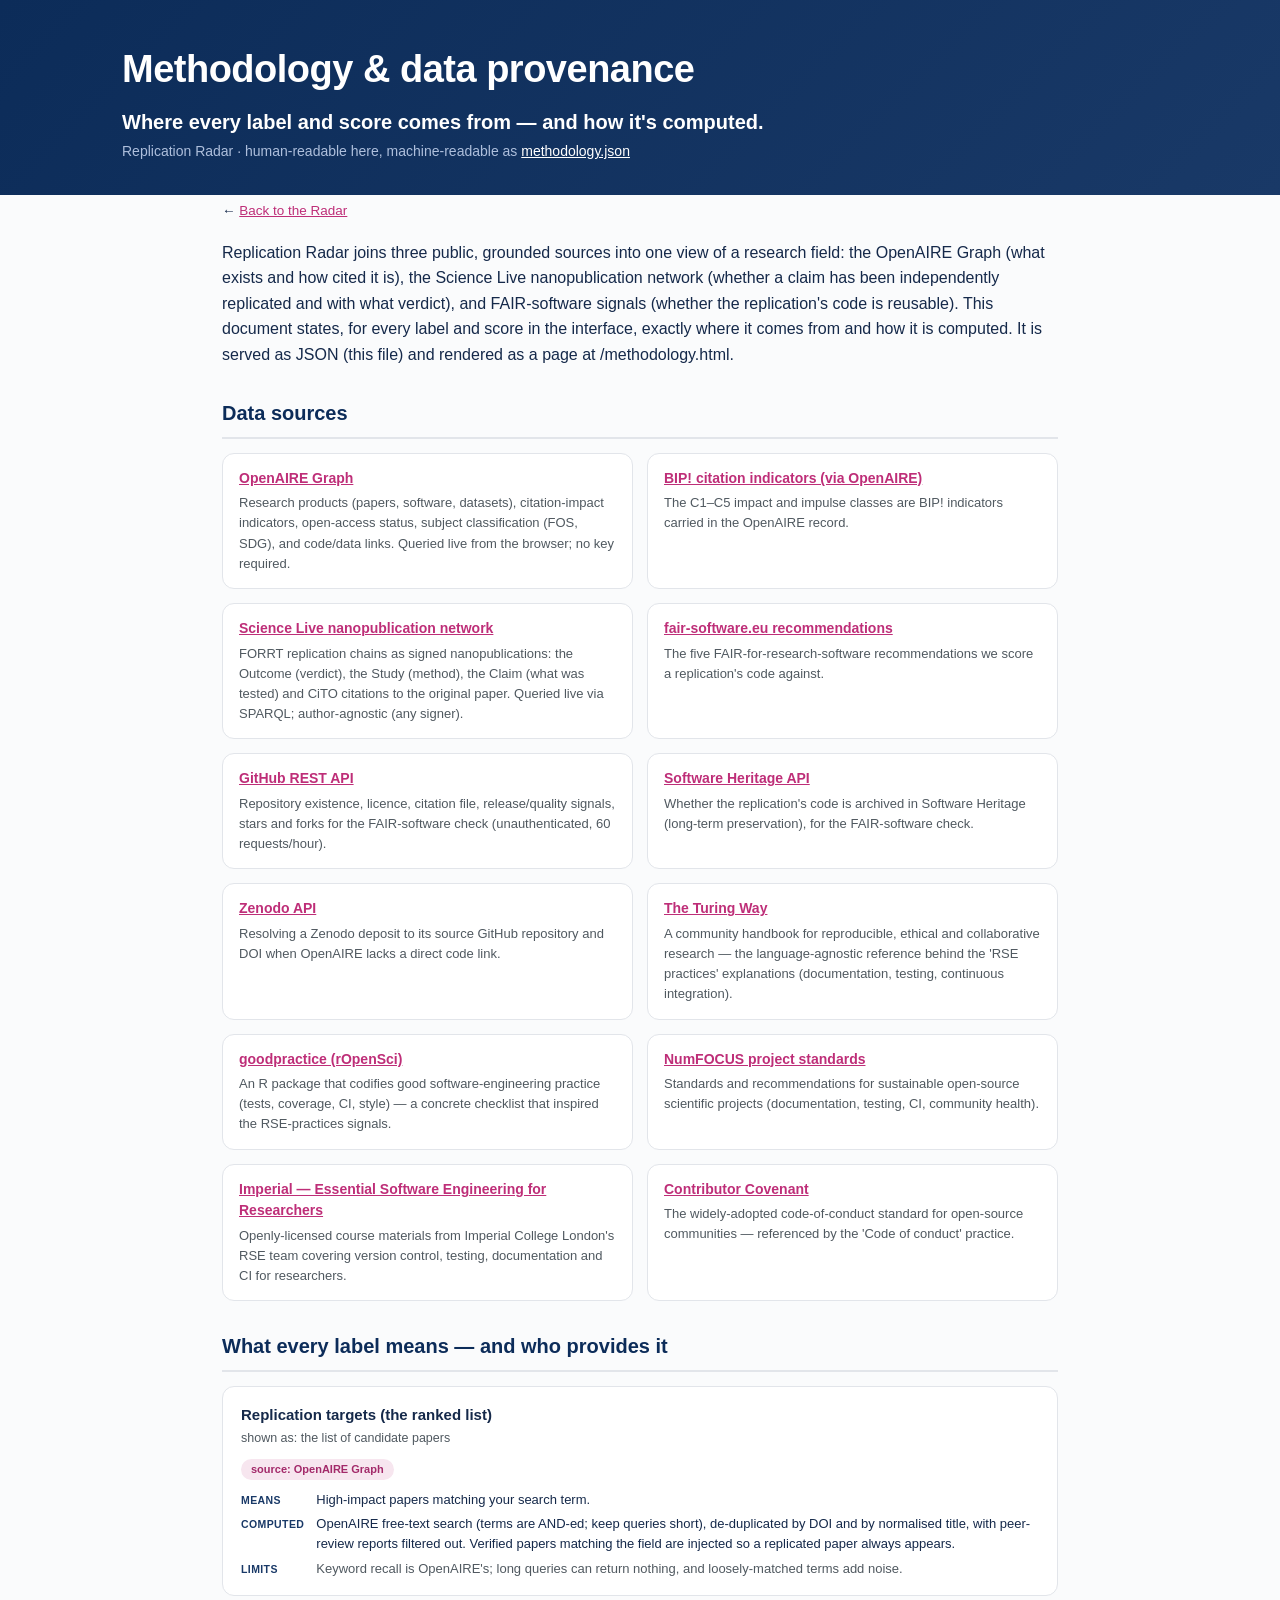
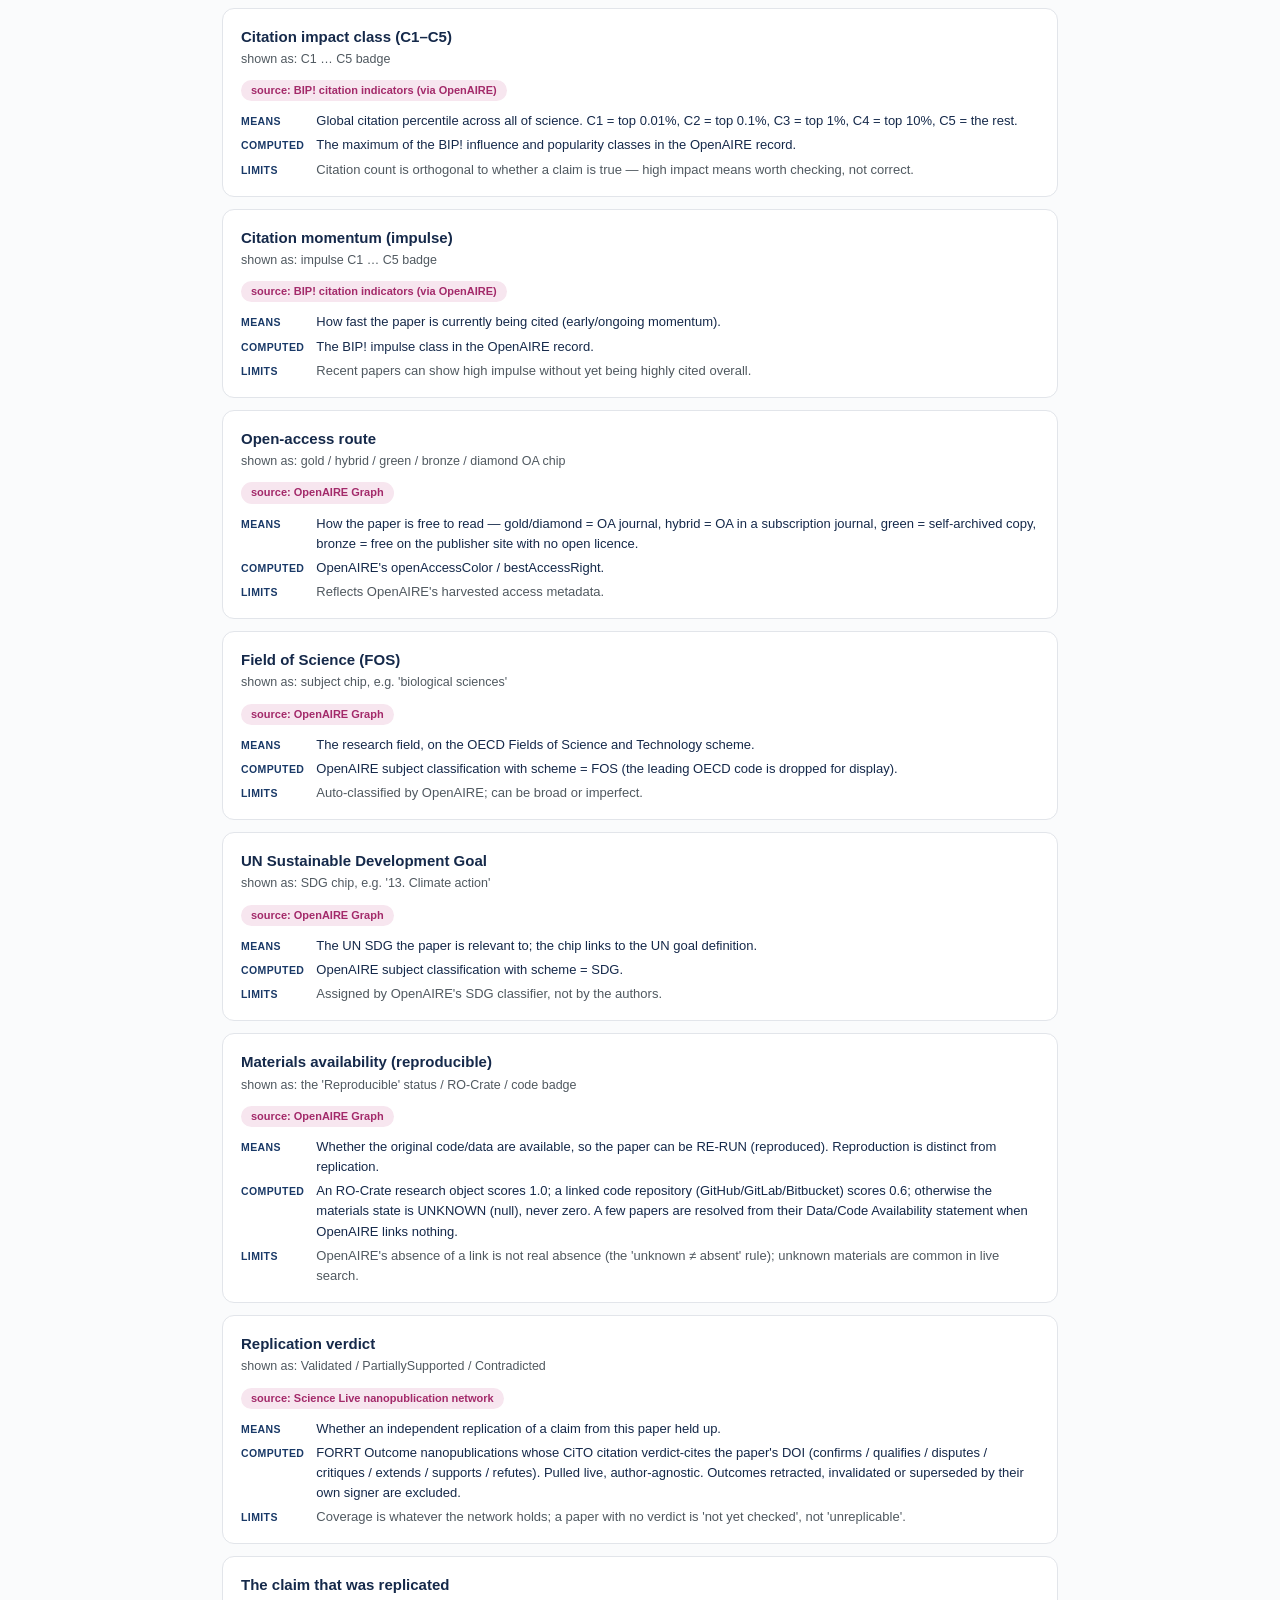
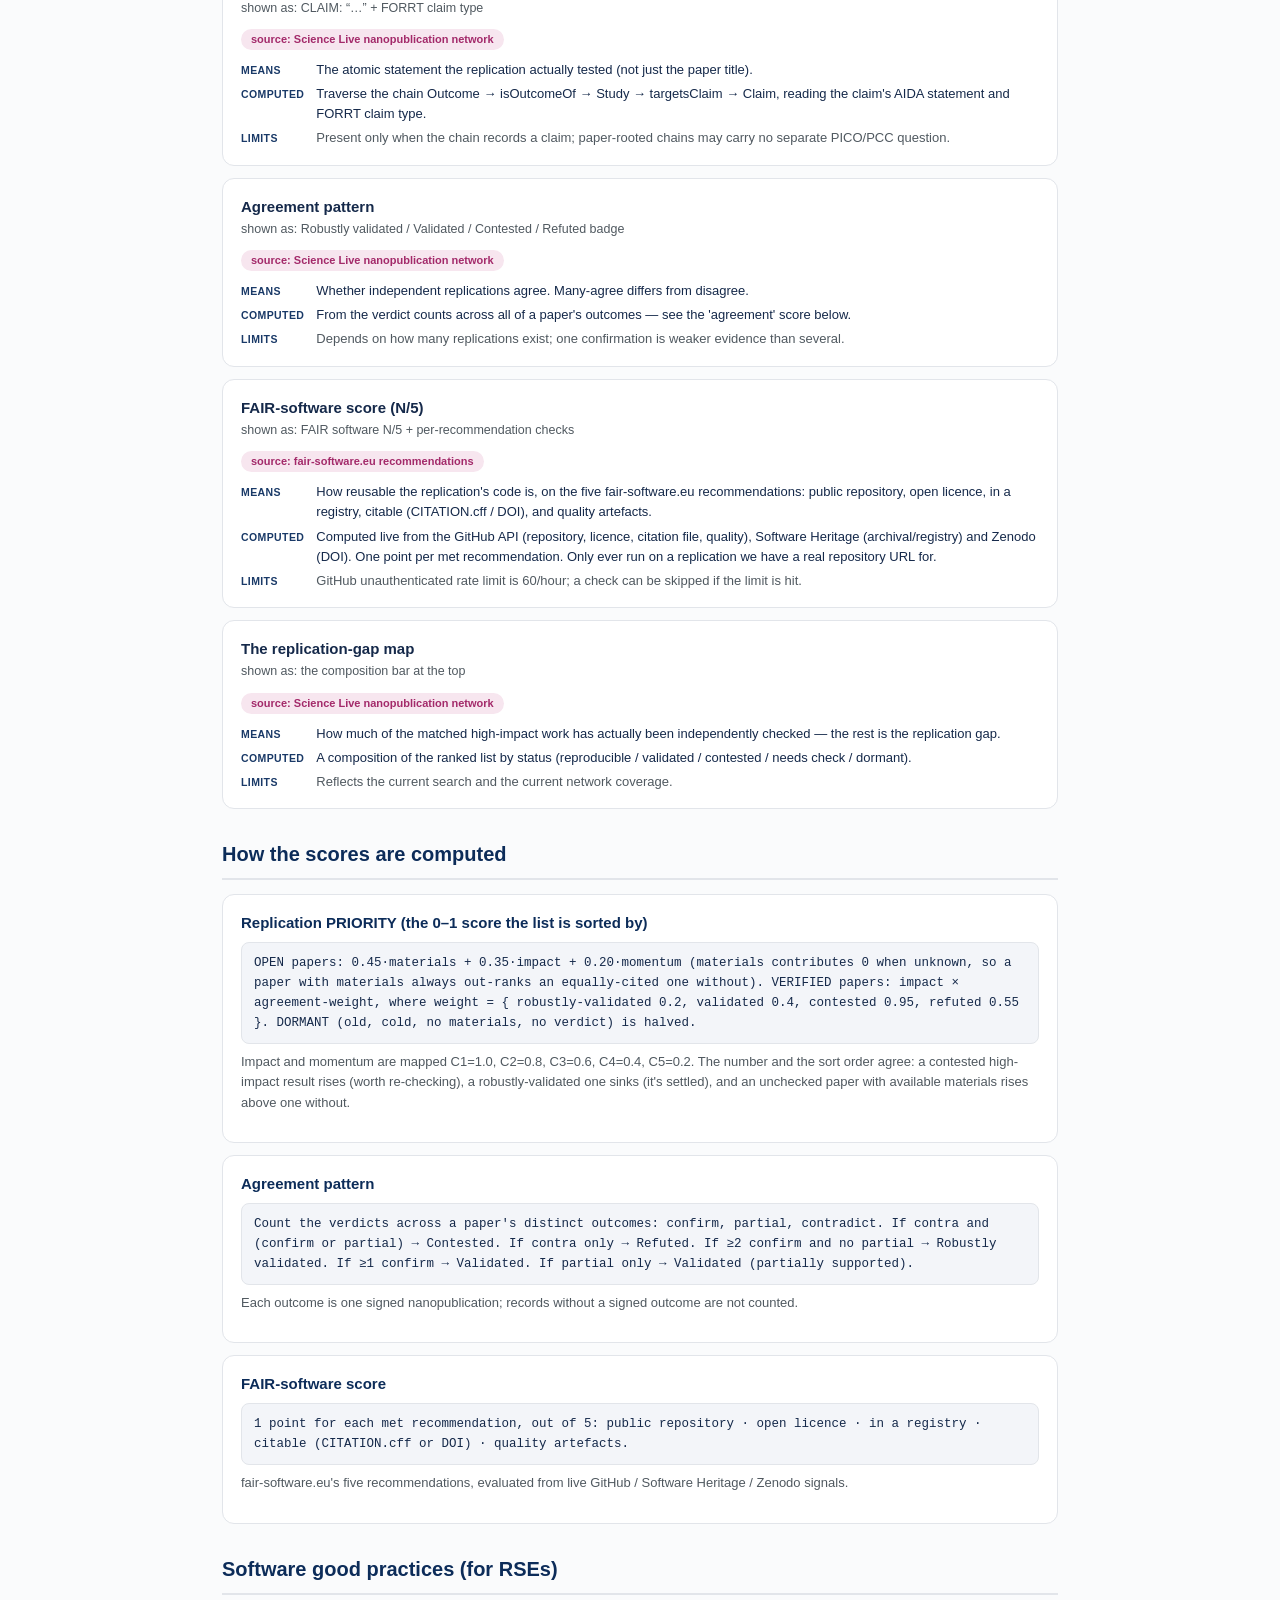
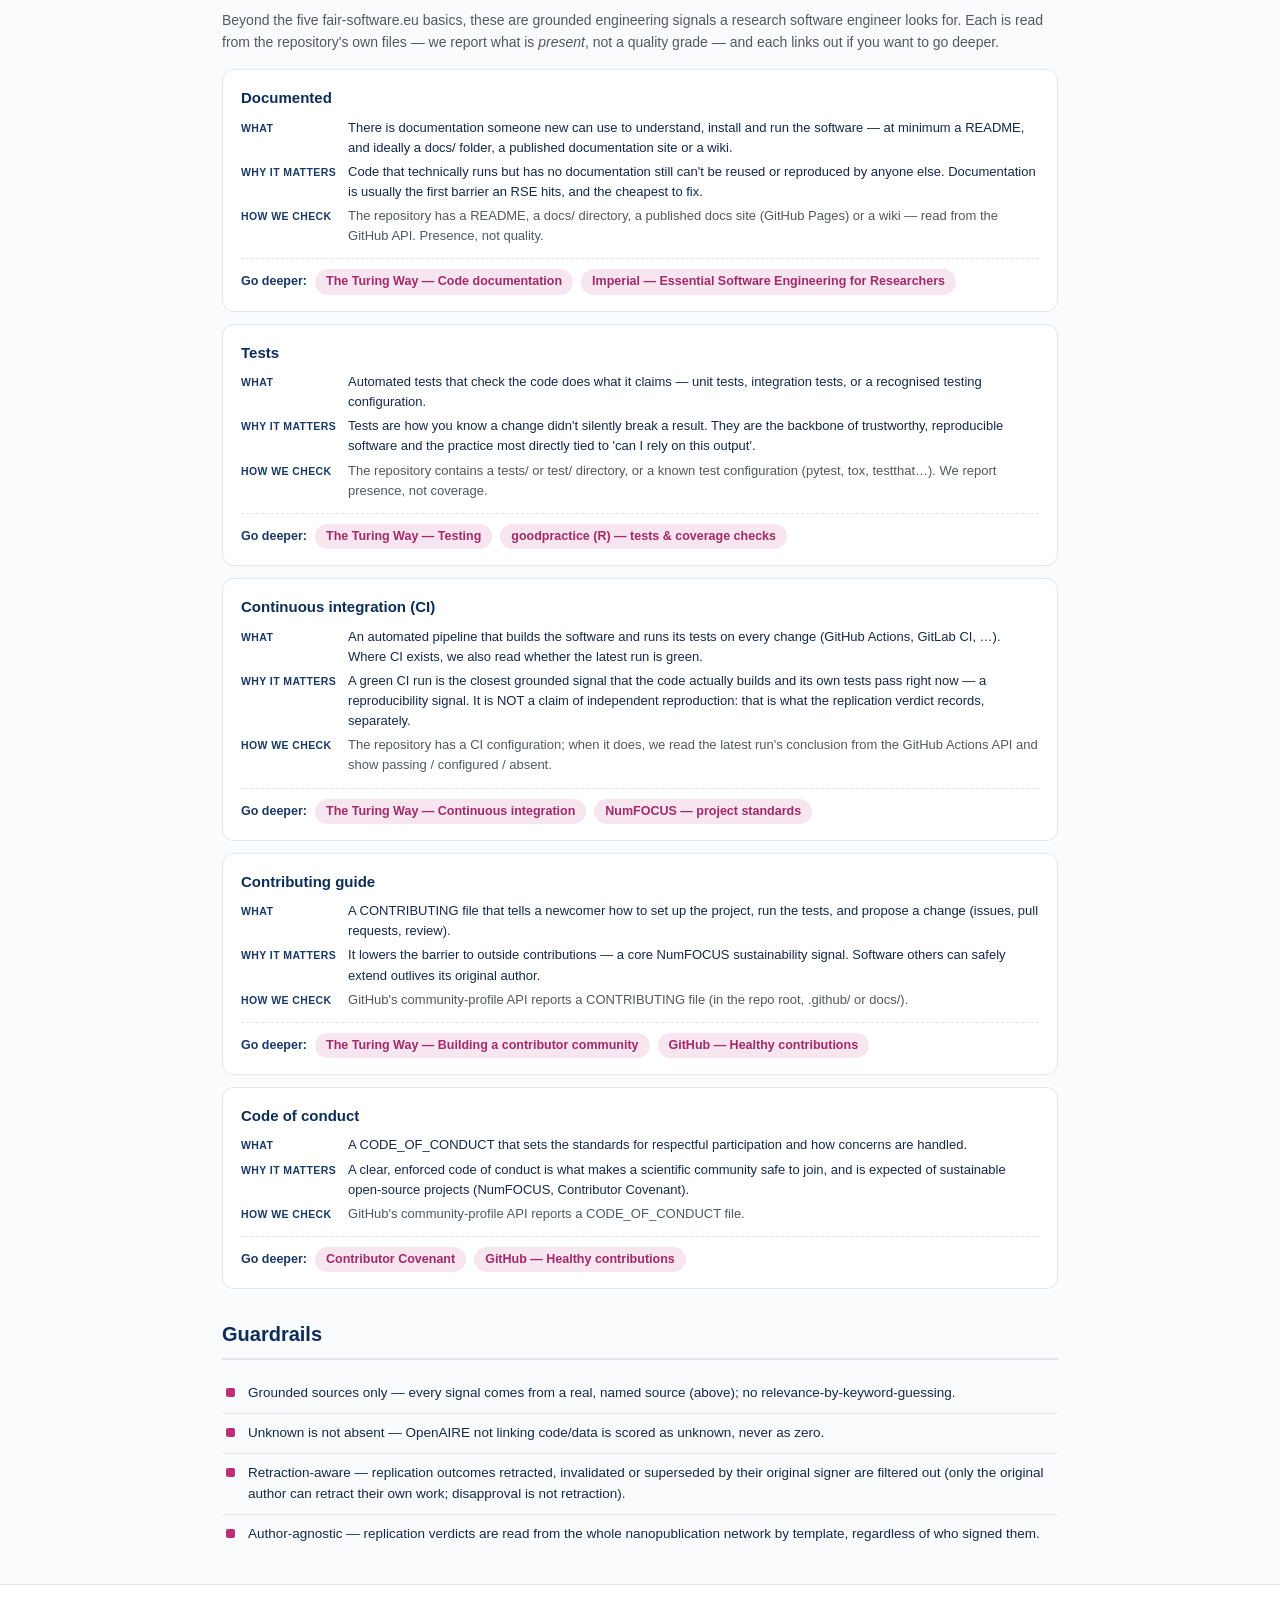
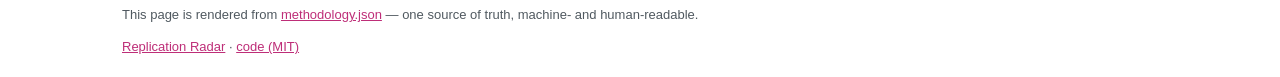
==== commit ab3e6e49: "Methodology page: scroll to the URL #hash after content renders The methodology page builds its sect" ====
--- a/site/methodology.html
+++ b/site/methodology.html
@@ -106,6 +106,9 @@
         m.guardrails.map((g) => `<li>${esc(g)}</li>`).join("") + `</ul></section>`);
 
       document.getElementById("content").innerHTML = out.join("");
+      // Content is injected after load, so a URL #hash (e.g. …/methodology.html#practices) wouldn't
+      // have scrolled to its section yet — do it now that the sections exist.
+      if (location.hash) { try { const t = document.querySelector(location.hash); if (t) t.scrollIntoView(); } catch (_) {} }
     }).catch((e) => {
       document.getElementById("content").innerHTML = `<p class="lead">Could not load methodology.json (${esc(e.message)}).</p>`;
     });
--- a/site/style.css
+++ b/site/style.css
@@ -76,6 +76,28 @@
 .badge.tagbtn{cursor:pointer;border:1px solid transparent}
 .badge.tagbtn:hover{border-color:var(--green)}
 .badge.tagbtn:focus-visible{outline:2px solid var(--green);outline-offset:1px}
+/* one-field lead line — frames both tabs as views of the same OpenAIRE Graph query */
+.lenslead{font-size:14px;color:var(--mut);line-height:1.6;margin:0 0 14px;max-width:820px}
+.lenslead a{color:var(--navy2);font-weight:600}
+.lenslead b{color:var(--navy2)}
+/* Papers | Reusable software lens toggle */
+.lenstoggle{display:inline-flex;border:1px solid var(--line);border-radius:10px;overflow:hidden;margin:0 0 16px;background:#fff}
+.lensbtn{border:0;background:#fff;color:var(--mut);font-size:13.5px;font-weight:600;padding:9px 16px;cursor:pointer}
+.lensbtn + .lensbtn{border-left:1px solid var(--line)}
+.lensbtn:hover{color:var(--navy2)}
+.lensbtn.on{background:var(--navy);color:#fff}
+/* reusable-software cards */
+.swcard{border:1px solid var(--line);border-radius:12px;padding:13px 15px;margin-bottom:10px;background:var(--card)}
+.swhead{display:flex;flex-wrap:wrap;align-items:baseline;gap:6px 10px}
+.swhead b{font-size:14.5px;color:var(--ink)}
+.swhead .t-meta{margin:0}
+.swlinks{font-size:12.5px;color:var(--mut);margin-top:8px}
+.swlinks a{color:var(--navy2);font-weight:600;text-decoration:none}
+.swlinks a:hover{text-decoration:underline}
+.swloading{padding:10px 2px;color:var(--mut)}
+.badge.lang{background:#eef2f9;color:var(--navy2)}
+.badge.lang.prop{background:#fdecc8;color:#8a5804}
+.swnoassess{font-size:12px;color:var(--mut);margin:6px 0;line-height:1.5}
 .targets{display:flex;flex-direction:column;gap:10px}
 .tpager{display:flex;align-items:center;justify-content:center;gap:16px;margin-top:16px;font-size:13px;color:var(--mut)}
 .tpager:empty{display:none}
@@ -168,6 +190,9 @@
 /* the FAIR score IS the expand control — make it look like a button */
 .fairtoggle{display:inline-flex;align-items:center;gap:5px;padding:2px 10px;border:1px solid #cdd9ee;background:var(--green-soft);border-radius:999px;color:var(--navy2);font-weight:600}
 .fairtoggle:hover{border-color:#a9bfe0;background:#dde7f5}
+/* RSE-practices fold — a neutral tint so it reads as a SEPARATE section from the green FAIR pill */
+.fairtoggle.rse{background:#eef2f9;border-color:#cdd9ee}
+.fairtoggle.rse:hover{background:#e2e9f5;border-color:#a9bfe0}
 .fairtoggle .ic{margin:0;opacity:.85;transition:transform .15s}
 details.tfair[open] .fairtoggle .ic{transform:rotate(180deg)}
 .fairhint{font-weight:500;font-size:11px;color:var(--mut)}
@@ -211,6 +236,11 @@
 /* RSE good-practice group (documented / tests / CI) — a separate row under the fair-software.eu 5 */
 .fairrecs.practices{margin-top:6px;padding-top:7px;border-top:1px dashed var(--line)}
 .fairrecs .practlbl{font-weight:700;color:var(--mut);text-transform:uppercase;letter-spacing:.4px;font-size:10px}
+.fairrecs .lblnote{font-style:normal;font-weight:600;color:var(--mut);text-transform:none;letter-spacing:0;font-size:10px}
+/* click-through practice signals — keep the rok/rno colour, add underline-on-hover affordance */
+.fairrecs a.praclink{text-decoration:none;cursor:pointer}
+.fairrecs a.praclink:hover{text-decoration:underline}
+.fairrecs a.praclink:focus-visible{outline:2px solid currentColor;outline-offset:1px;border-radius:3px}
 .fairrecs .practmore{color:var(--magenta);font-weight:600;text-decoration:none}
 .fairrecs .practmore:hover{text-decoration:underline}
 /* at-a-glance "CI green" cue on the collapsed FAIR summary */
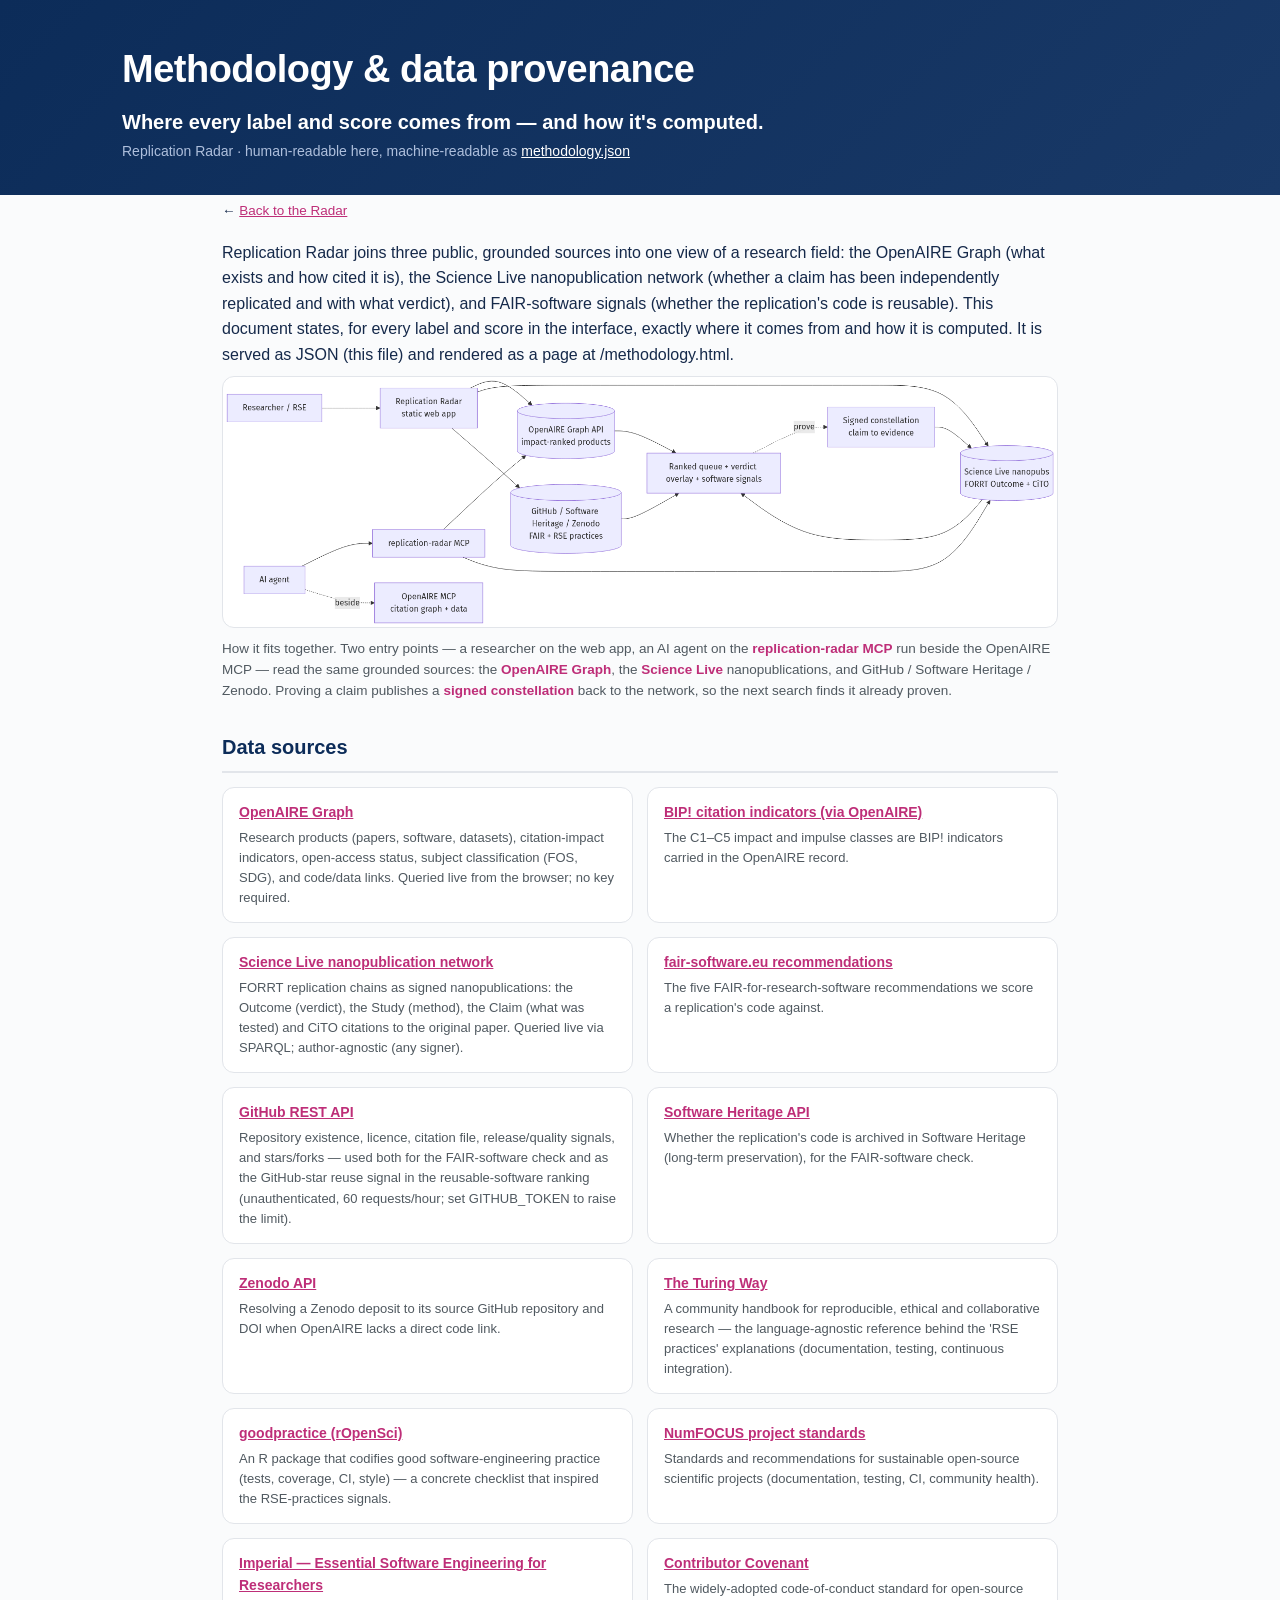
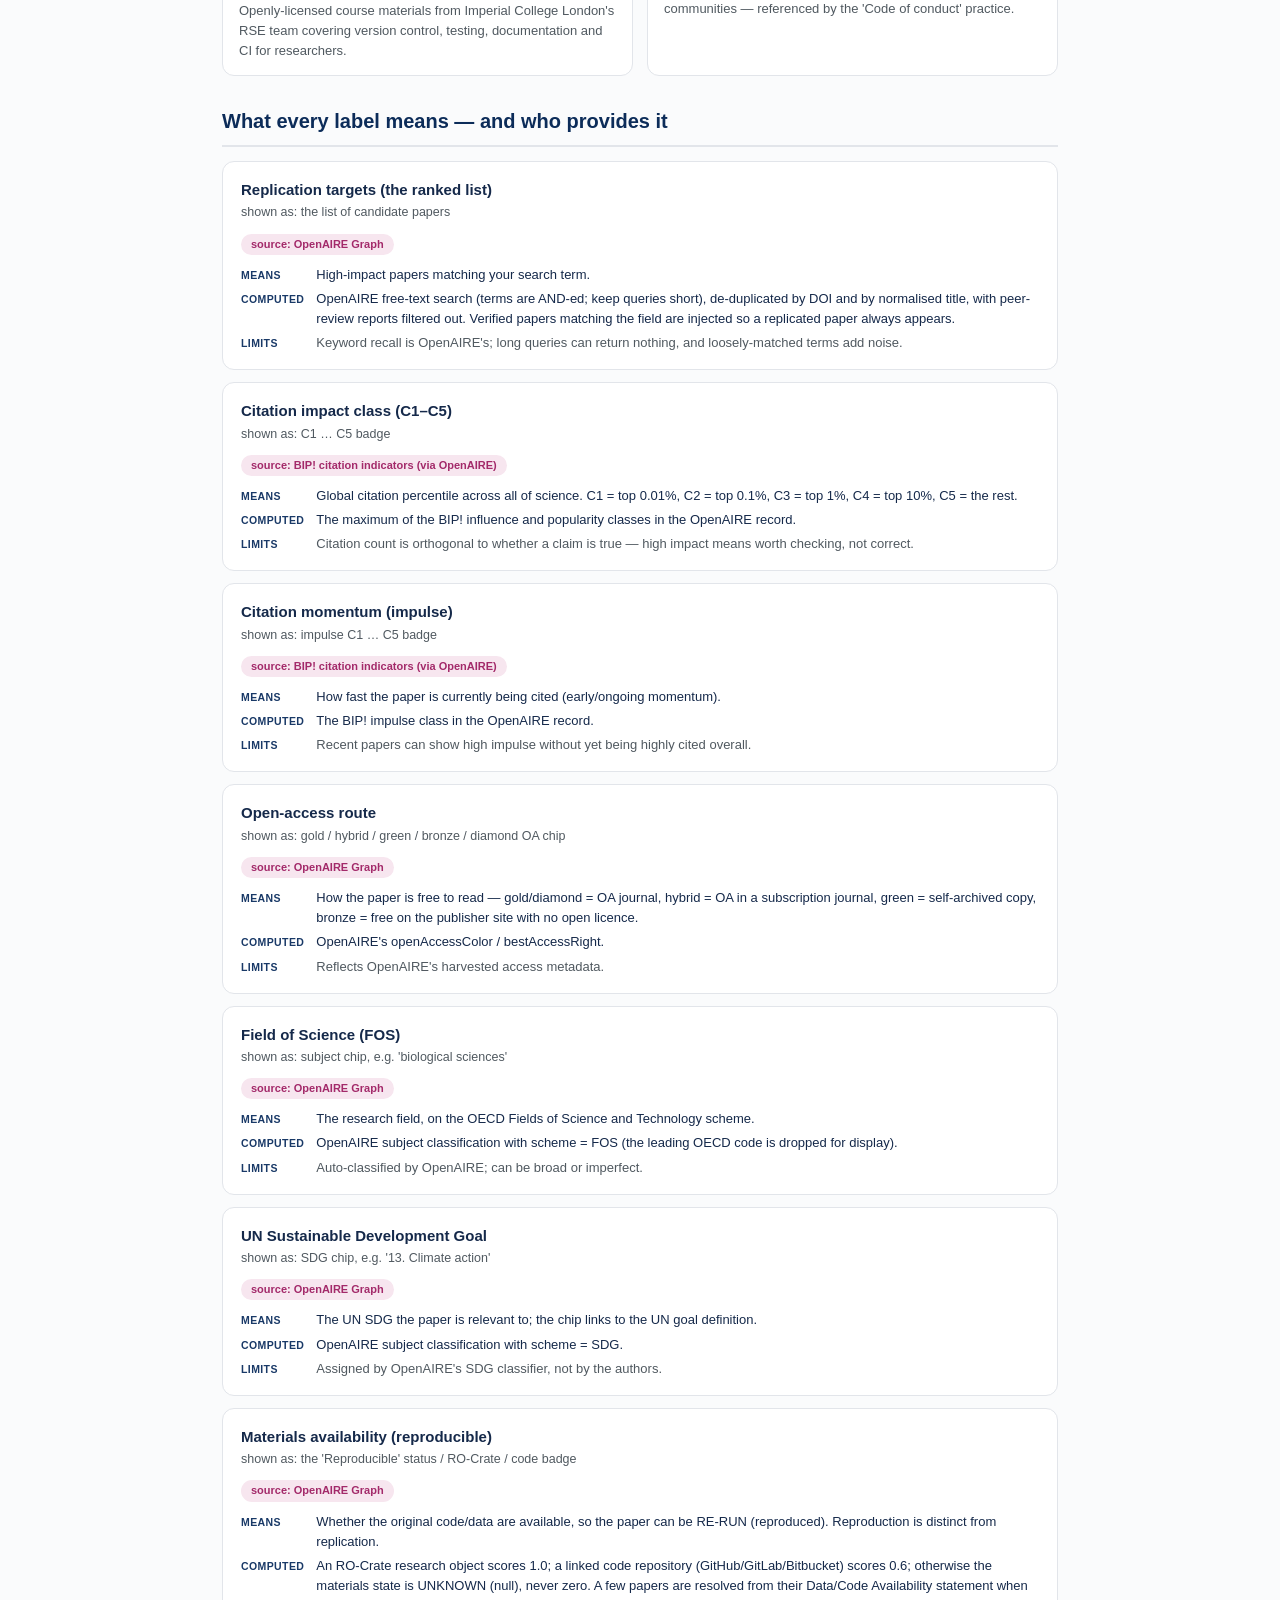
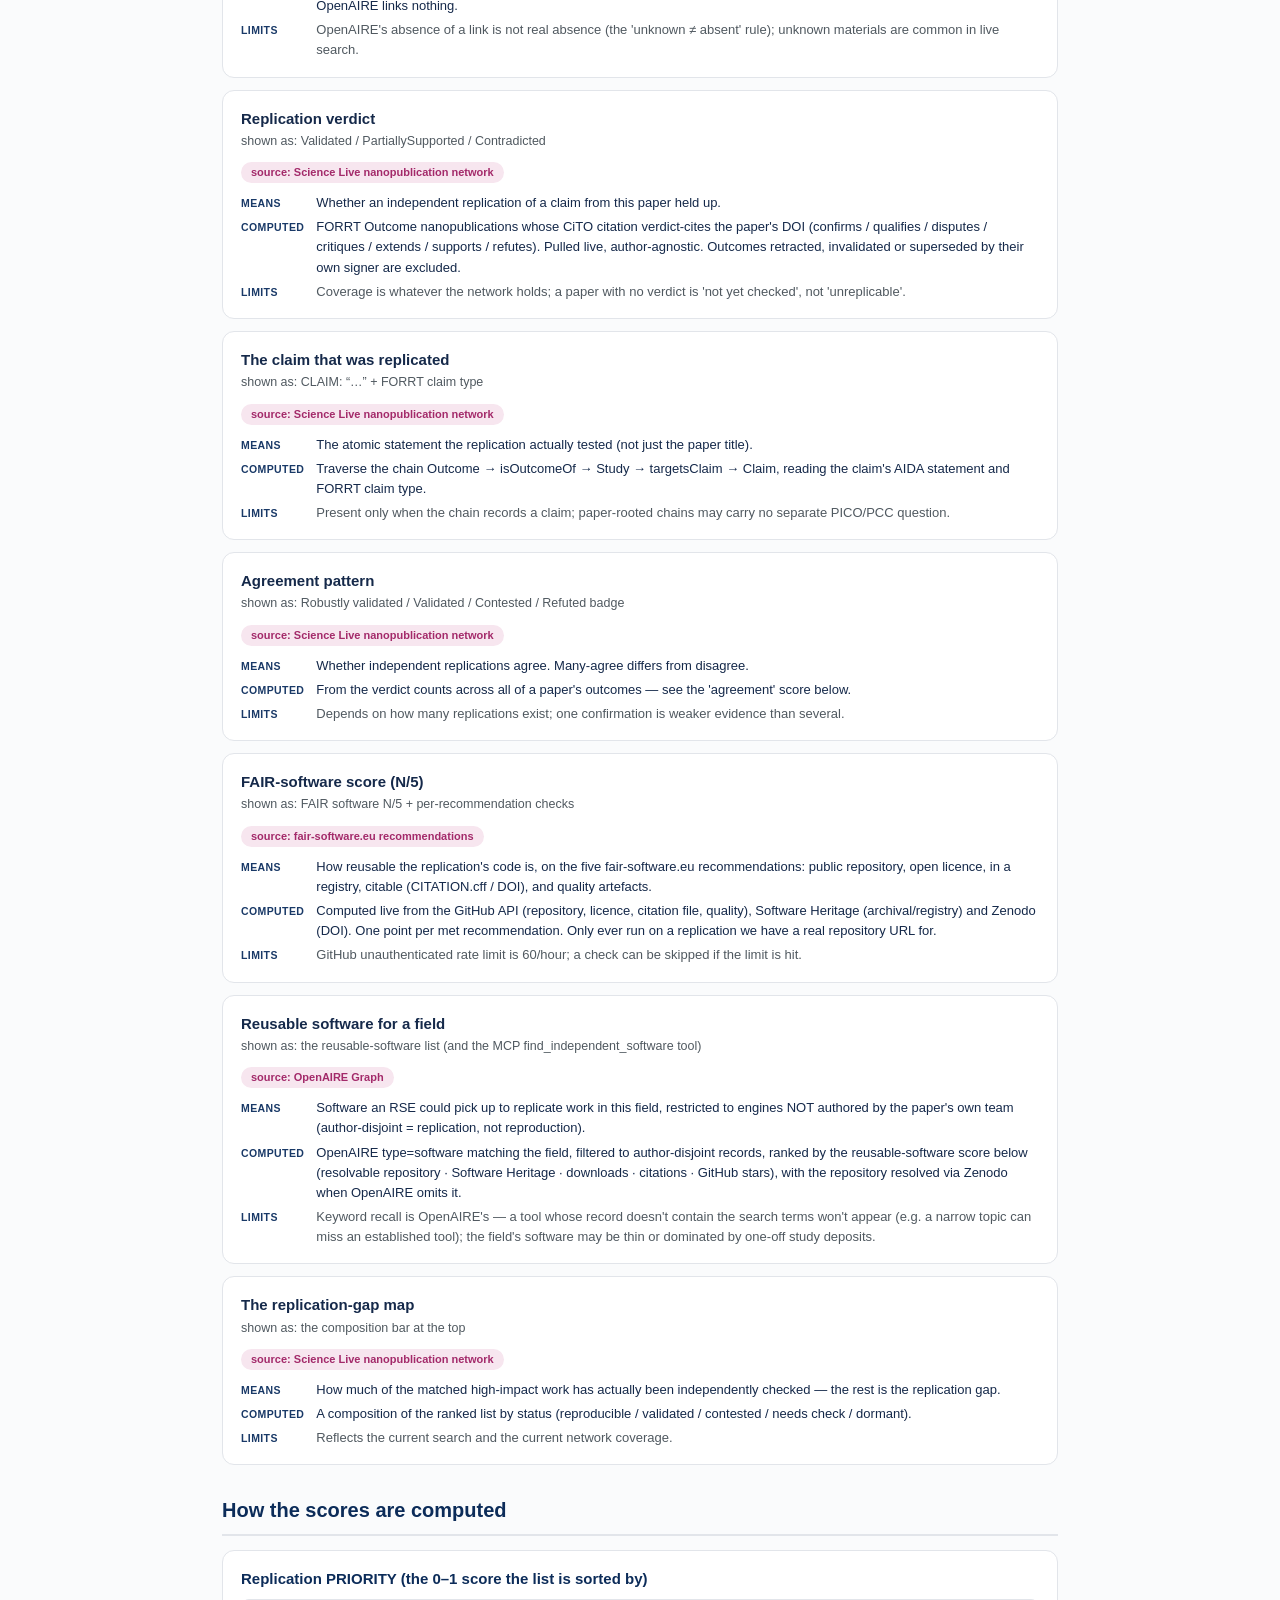
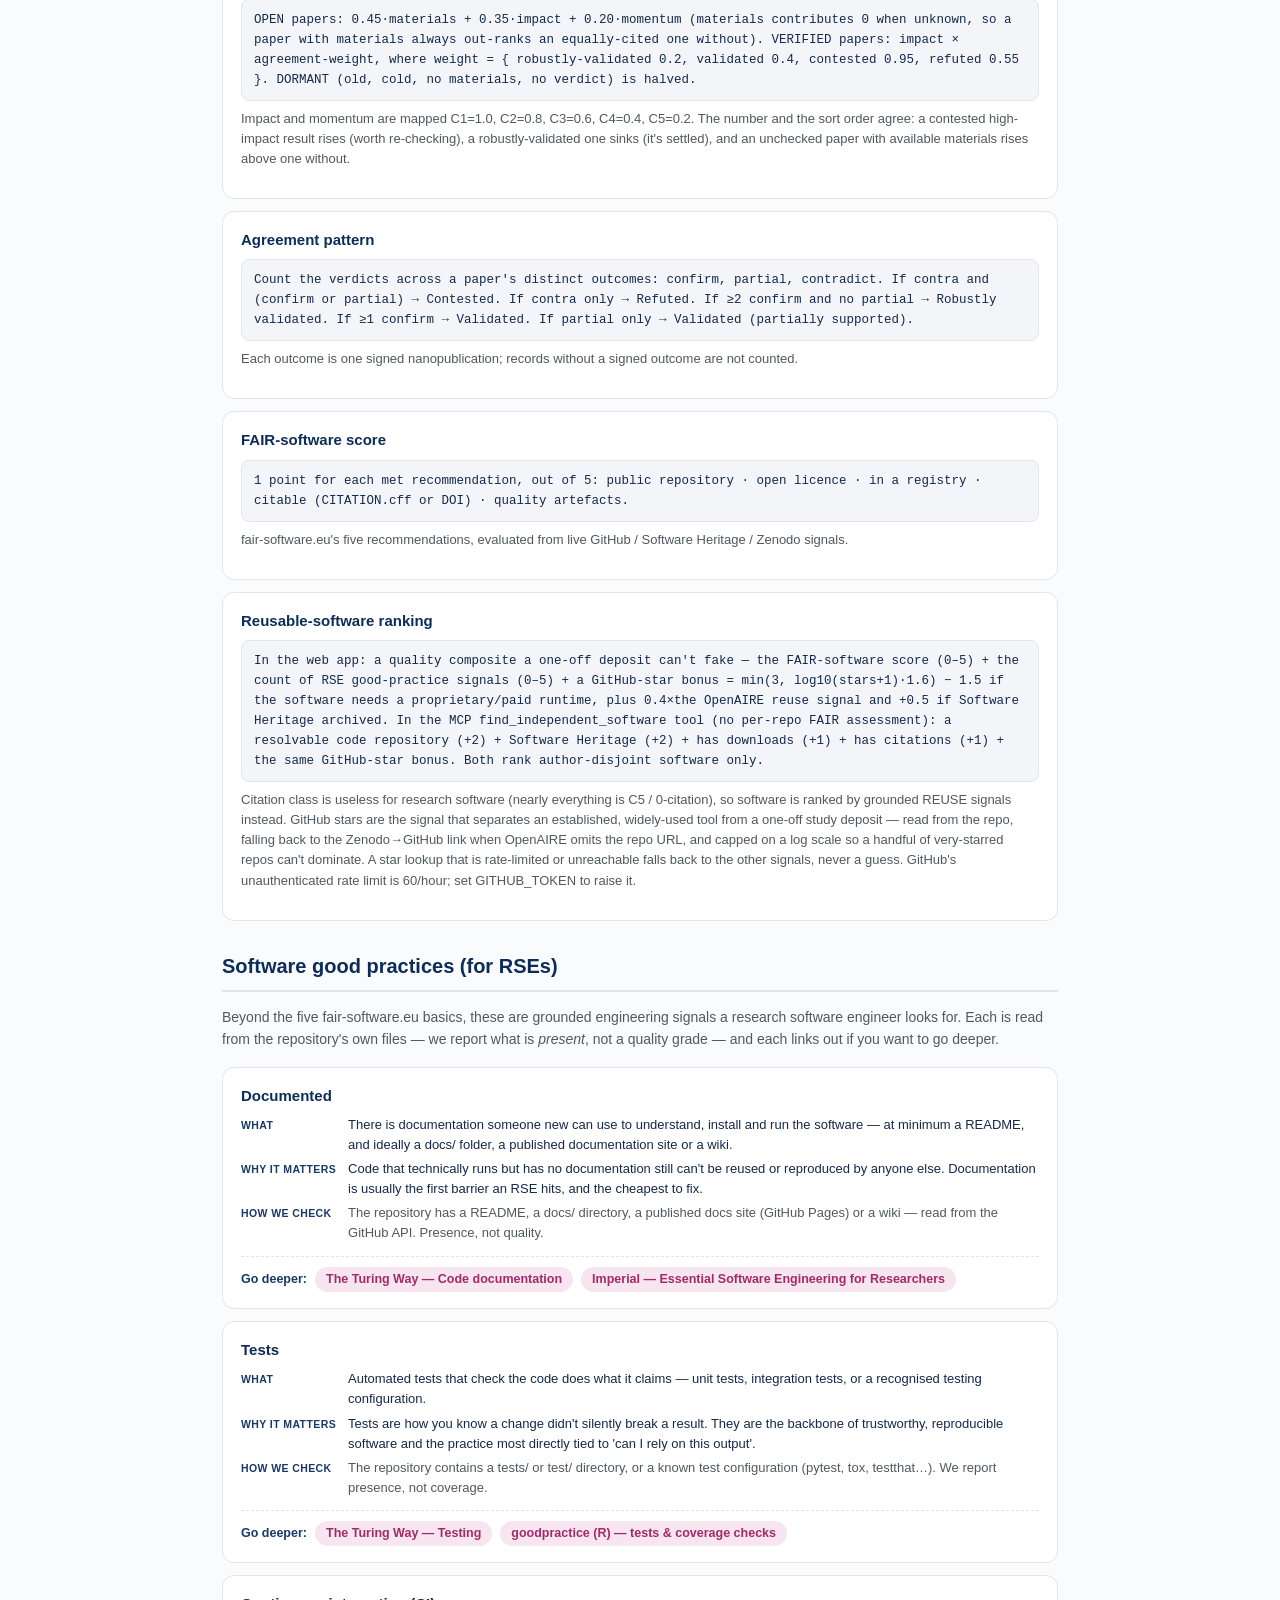
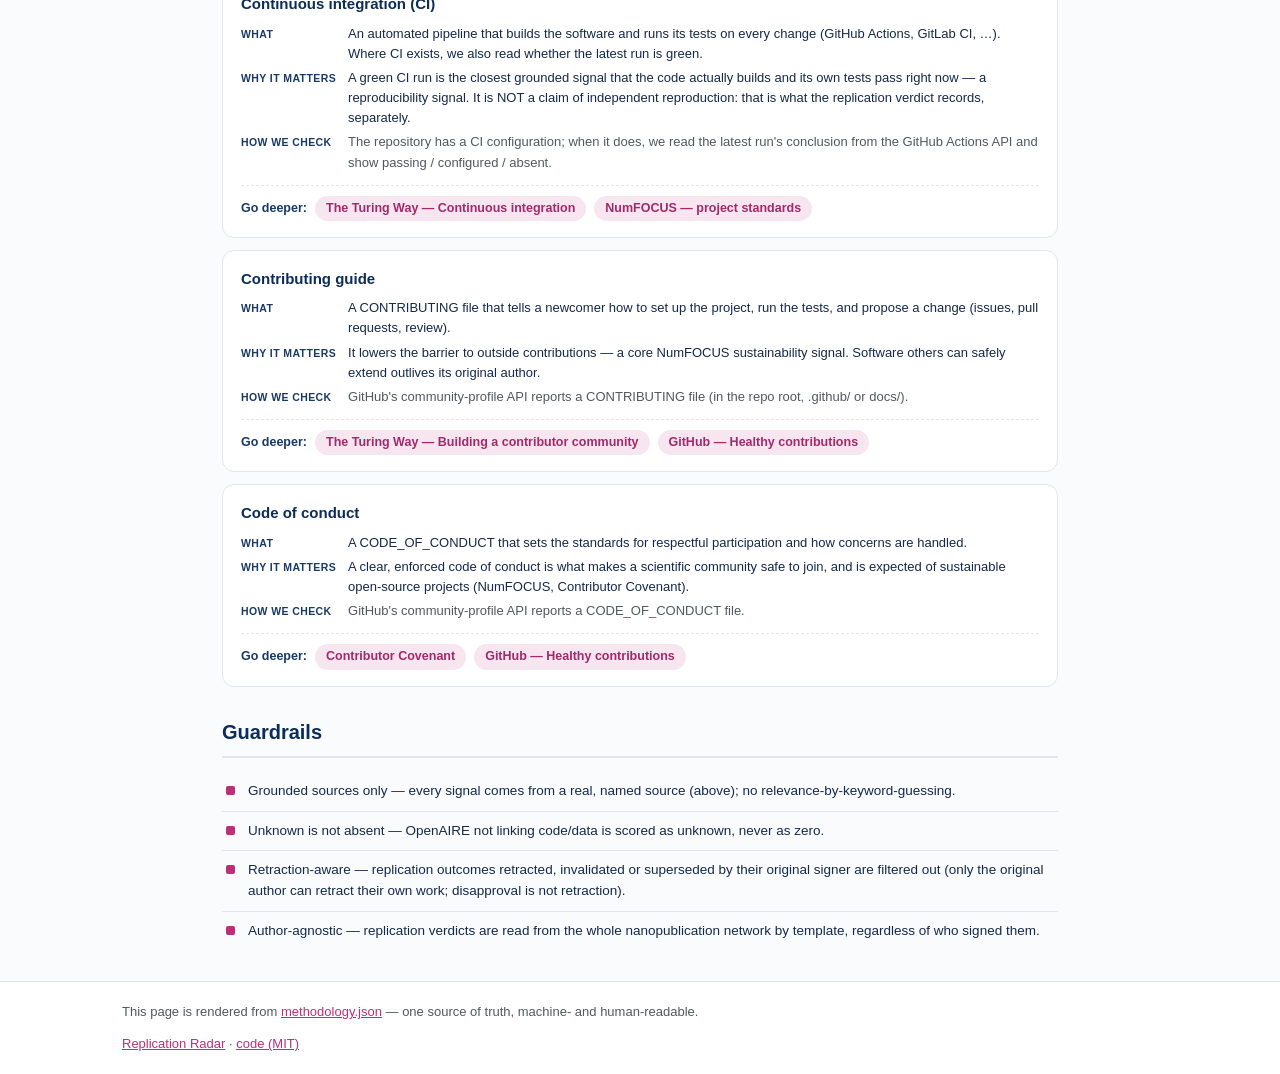
==== commit 41d0e6b4: "site: add "Reproduce the demo" tutorial + architecture diagram on methodology - New demo.html/demo.m" ====
--- a/site/methodology.html
+++ b/site/methodology.html
@@ -45,6 +45,12 @@
     .pracgo > span{font-weight:700;color:var(--navy2)}
     .pracgo a{display:inline-block;background:var(--magenta-soft);color:#a32a6a;border-radius:20px;padding:3px 11px;text-decoration:none;font-weight:600}
     .pracgo a:hover{background:var(--magenta);color:#fff}
+    /* architecture diagram */
+    .archfig{margin:8px 0 30px}
+    .archfig .archscroll{overflow-x:auto;-webkit-overflow-scrolling:touch}
+    .archfig img{display:block;min-width:660px;width:100%;height:auto;border:1px solid var(--line);border-radius:12px;background:#fff}
+    .archfig figcaption{font-size:13.5px;color:var(--mut);margin-top:11px;line-height:1.55}
+    .archfig figcaption b{color:var(--magenta)}
   </style>
 </head>
 <body>
@@ -58,6 +64,10 @@
   <main class="wrap mwrap">
     <p class="backbar">← <a href="index.html">Back to the Radar</a></p>
     <p id="lead" class="lead"></p>
+    <figure class="archfig">
+      <div class="archscroll"><img src="architecture.png" alt="Replication Radar architecture: a researcher (on the static web app) and an AI agent (on the replication-radar MCP, run beside the OpenAIRE MCP) both read the OpenAIRE Graph, the Science Live nanopublication network, and GitHub / Software Heritage / Zenodo into a ranked queue with verdict overlays and software-reuse signals. Proving a claim publishes a signed constellation back to the nanopublication network, closing the loop." /></div>
+      <figcaption>How it fits together. Two entry points — a researcher on the web app, an AI agent on the <b>replication-radar MCP</b> run beside the OpenAIRE MCP — read the same grounded sources: the <b>OpenAIRE Graph</b>, the <b>Science Live</b> nanopublications, and GitHub / Software Heritage / Zenodo. Proving a claim publishes a <b>signed constellation</b> back to the network, so the next search finds it already proven.</figcaption>
+    </figure>
     <div id="content"></div>
   </main>
   <footer>
